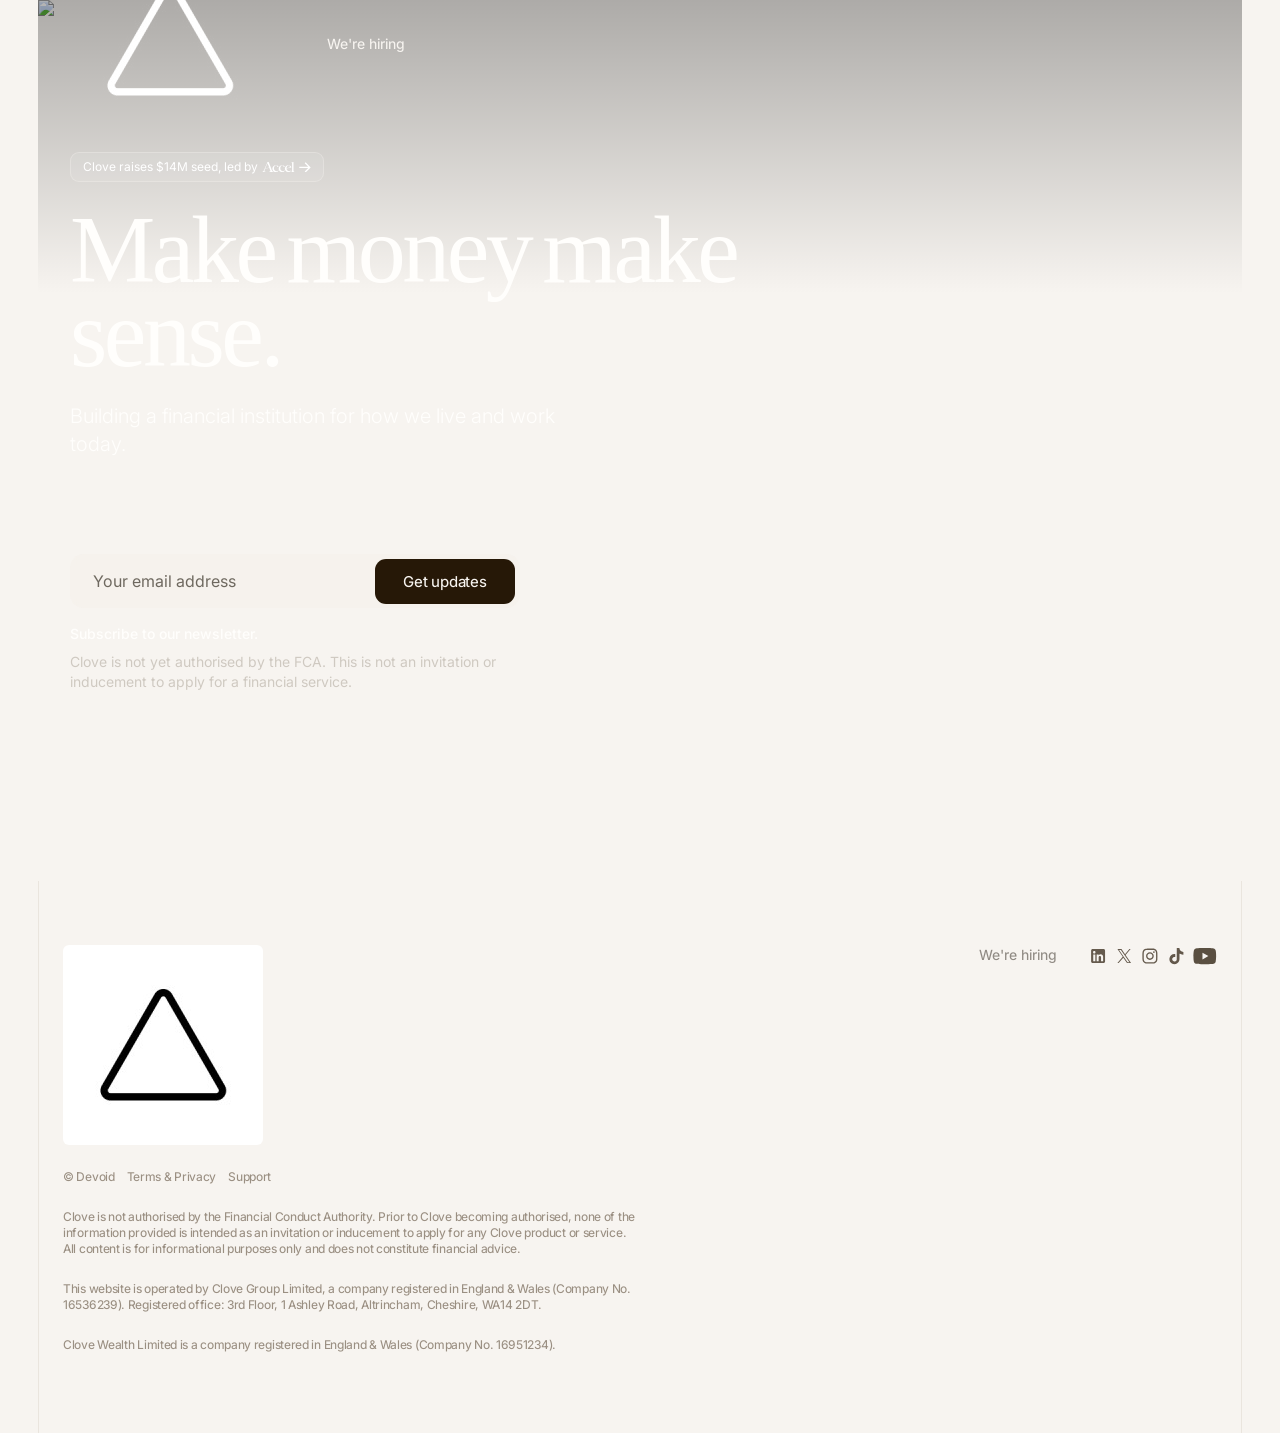
==== index.html @ 9f4b7d28 "first commit" ====
<!DOCTYPE html>
<html lang="en">

<head>
  <meta charset="UTF-8">
  <meta name="viewport"
    content="width=device-width, initial-scale=1.0, maximum-scale=1.0, user-scalable=no, viewport-fit=cover">
  <link rel="preconnect" href="https://fonts.googleapis.com">
  <link rel="preconnect" href="https://fonts.gstatic.com" crossorigin="anonymous">
  <link href="https://fonts.googleapis.com/css2?family=Inter:wght@300;400;500;600;700&display=swap" rel="stylesheet">
  <link rel="stylesheet" href="./styles.css">
  <meta name="theme-color" content="#f7f4f0">
  <title>Devoid</title>
  <meta name="description" content="Building a financial institution for how we live and work today.">
  <meta property="og:title" content="Devoid">
  <meta property="og:description" content="Building a financial institution for how we live and work today.">
  <meta property="og:type" content="website">
  <meta name="twitter:card" content="summary_large_image">
  <meta name="twitter:title" content="Devoid">
  <meta name="twitter:description" content="Building a financial institution for how we live and work today.">
</head>

<body
  class="inter_5972bc34-module__OU16Qa__className martinaplantjin_e395065c-module__V_tPSa__variable bg-off-white font-sans antialiased">
  <div class="flex min-h-screen flex-col items-center bg-off-white text-off-black">

    <!-- Hero Section -->
    <div
      class="relative box-border flex min-h-screen w-full flex-col max-w-[1204px] 2xl:max-w-[1440px] md:h-[881px] md:min-h-auto lg:max-h-svh">

      <!-- Background Image -->
      <div class="absolute h-full w-full overflow-hidden transition-opacity duration-400 opacity-100">
        <img alt="bg"
          class="pointer-events-none absolute h-full w-full select-none object-cover transition-transform duration-1000"
          src="./Gemini_Generated_Image_5pi4k95pi4k95pi4.png"
          style="position: absolute; height: 100%; width: 100%; inset: 0px; color: transparent;">
        <div class="absolute top-0 h-1/3 w-full bg-gradient-to-b from-black/30 via-75% to-transparent"></div>
      </div>

      <!-- Hero Content -->
      <div
        class="relative flex h-full grow flex-col items-center justify-center gap-12 overflow-hidden px-4 sm:gap-16 sm:px-8">

        <!-- Navigation -->
        <div class="w-full" style="opacity: 1; transform: none;">
          <div
            class="z-10 mx-auto flex w-full max-w-[1172px] flex-row items-center gap-8 font-[450] text-off-white px-3 lg:h-[88px] xl:p-0 pt-4">

            <!-- Logo -->
            <a class="-mt-2" href="/">
              <img src="./devoid_pro_logo.jpg" alt="Devoid"
                class="inline-block mr-[25px] h-9 w-9 rounded-sm"
                style="mix-blend-mode: screen;">
            </a>

            <!-- Desktop: We're hiring link -->
            <a class="group relative hidden items-center gap-1 rounded-md text-center text-sm transition-opacity hover:opacity-70 active:opacity-100 lg:flex"
              href="https://www.clove.com/careers">
              We're hiring
              <svg viewBox="0 0 10 9"
                class="inline-block fill-current size-2.5 opacity-0 transition-opacity group-hover:opacity-100"
                preserveAspectRatio="xMidYMid meet" aria-hidden="true" xmlns="http://www.w3.org/2000/svg">
                <path
                  d="M5.52614 8.72409L4.75519 7.96238L7.66357 5.05399H0.249512V3.94604H7.66357L4.75519 1.04689L5.52614 0.27594L9.75022 4.50002L5.52614 8.72409Z">
                </path>
              </svg>
            </a>

            <!-- Mobile: Hamburger menu button -->
            <button
              class="inline-flex items-center justify-center gap-1 text-[15px] cursor-pointer font-inter font-[450] leading-[11px] tracking-[-0.2px] transition-all duration-300 focus-visible:outline-none focus-visible:ring-2 focus-visible:ring-ring focus-visible:ring-offset-2 disabled:pointer-events-none disabled:opacity-50 hover:bg-off-black/5 h-12 w-12 rounded-full -mr-3 ml-auto lg:hidden text-off-white"
              type="button" aria-label="Open mobile menu">
              <svg viewBox="0 0 24 24" class="inline-block fill-current size-6" preserveAspectRatio="xMidYMid meet"
                aria-hidden="true" xmlns="http://www.w3.org/2000/svg">
                <path
                  d="M22.5 15H1.5C1.22386 15 1 15.2239 1 15.5V16.5C1 16.7761 1.22386 17 1.5 17H22.5C22.7761 17 23 16.7761 23 16.5V15.5C23 15.2239 22.7761 15 22.5 15Z">
                </path>
                <path
                  d="M22.5 7H1.5C1.22386 7 1 7.22386 1 7.5V8.5C1 8.77614 1.22386 9 1.5 9H22.5C22.7761 9 23 8.77614 23 8.5V7.5C23 7.22386 22.7761 7 22.5 7Z">
                </path>
              </svg>
            </button>

          </div>
        </div>

        <!-- Hero Text + Form -->
        <div
          class="flex h-full min-h-0 w-full max-w-[1172px] grow flex-col items-center lg:items-start lg:justify-start gap-28 sm:gap-24">

          <div class="flex flex-col items-center gap-8 lg:items-start" style="opacity: 1; height: auto;">

            <!-- Fundraise badge -->
            <div class="flex justify-center lg:justify-start" style="opacity: 1; transform: none;">
              <a class="inline-flex items-center gap-1 rounded-[9px] bg-[#FFFEFC17] px-3 py-px font-450 text-xs transition-all duration-300 ease-in-out hover:backdrop-blur-sm border border-[#F7F4F04D] text-white"
                href="https://www.clove.com/blog/fundraise">
                <span class="leading-[26px]">Clove raises $14M seed, led by </span>
                <svg viewBox="0 0 39 13"
                  class="inline-block fill-current h-[0.6875rem] w-auto -translate-y-[0.03125rem]"
                  preserveAspectRatio="xMidYMid meet" aria-hidden="true" xmlns="http://www.w3.org/2000/svg">
                  <g clip-path="url(#clip0_20004_486)">
                    <path
                      d="M29.8288 10.3951C29.5863 10.1126 29.3842 9.76948 29.2629 9.40623L29.2225 9.30533L29.182 9.20442L29.1618 9.14388L29.1214 9.0228L29.1012 8.94207C29.081 8.88153 29.081 8.80081 29.0608 8.72008C29.0608 8.6999 29.0608 8.65954 29.0405 8.63936L29.0203 8.4981C29.0203 8.47791 29.0203 8.43755 29.0203 8.41737L29.0001 8.31647L34.6597 6.94417C34.6193 6.66164 34.5384 6.35893 34.3969 6.11676C34.1948 5.6526 33.8512 5.26917 33.4065 5.00682C32.9214 4.70411 32.3959 4.5023 31.8299 4.44176L31.7288 4.42158C31.3852 4.38121 31.0618 4.38121 30.7182 4.42158C29.8288 4.52248 29.0001 4.90591 28.3331 5.51134C27.6863 6.09658 27.2416 6.88363 27.1001 7.75141V7.79177C27.0799 7.85231 27.0799 7.89267 27.0799 7.97339C27.0799 8.05412 27.0799 8.03394 27.0597 8.0743C27.0597 8.11466 27.0597 8.13484 27.0597 8.1752C27.0597 8.23574 27.0597 8.27611 27.0597 8.33665V8.599C27.0799 9.06316 27.181 9.52731 27.3427 9.95111C28.0905 11.4647 29.5661 12.4535 31.2235 12.4535C31.9108 12.4737 32.5778 12.3123 33.2044 12.0096C33.8108 11.7068 34.3363 11.2629 34.7203 10.718L34.6193 10.4758C34.215 11.2427 31.4459 12.1912 29.8288 10.3951ZM32.3959 7.04508L29.0203 7.85231C29.0203 7.75141 29.0203 7.6505 29.0405 7.5496V7.52942C29.0405 7.48905 29.0405 7.46887 29.0405 7.42851L29.0608 7.28725C29.1012 7.08544 29.1416 6.86345 29.2022 6.66164C29.3235 6.27821 29.4852 5.93513 29.7278 5.61224C29.9299 5.30953 30.2129 5.06736 30.5161 4.88573C30.8193 4.70411 31.1427 4.62338 31.5065 4.62338C31.9916 4.62338 32.3352 4.76465 32.5576 5.027C32.6384 5.1279 32.6991 5.22881 32.7597 5.32971C32.982 5.91495 32.9618 6.86345 32.3959 7.04508Z">
                    </path>
                    <path
                      d="M19.722 10.4756C19.3177 11.2425 16.5688 12.191 14.9315 10.3949C14.6688 10.0922 14.4666 9.72895 14.3454 9.32534C14.2039 8.88136 14.1432 8.4172 14.1432 7.95304C14.1432 7.50906 14.2039 7.08527 14.3252 6.66147C14.4464 6.27804 14.6081 5.93496 14.8507 5.61207C15.0528 5.32954 15.3156 5.06719 15.6188 4.88556C15.922 4.70393 16.2454 4.62321 16.6092 4.62321C17.0943 4.62321 17.4379 4.76448 17.6603 5.02683C17.8826 5.30936 18.0039 5.67261 18.0039 6.05605C18.0039 6.25786 17.9837 6.43948 17.923 6.62111L19.6411 6.21749C19.0145 4.60303 16.9528 4.38104 16.5688 4.38104C13.2943 4.3205 11.4954 7.40816 12.5464 9.91058C13.1932 11.4241 14.689 12.413 16.3464 12.4332C17.0337 12.4534 17.7007 12.2919 18.3273 11.9892C18.9337 11.6865 19.4592 11.2425 19.8432 10.6976L19.722 10.4756Z">
                    </path>
                    <path
                      d="M27.1809 10.4754C26.7767 11.2423 24.0278 12.1908 22.3905 10.3947C22.1278 10.092 21.9256 9.72872 21.8043 9.34529C21.6629 8.90131 21.6022 8.43715 21.6022 7.97299C21.6022 7.52901 21.6629 7.10522 21.7841 6.68142C21.9054 6.29799 22.0671 5.95491 22.3097 5.63202C22.5118 5.32931 22.7746 5.08714 23.0778 4.90551C23.3809 4.72389 23.7043 4.64316 24.0682 4.64316C24.5533 4.64316 24.8969 4.78443 25.1192 5.04678C25.3618 5.32931 25.4831 5.69256 25.4629 6.076C25.4629 6.27781 25.4426 6.45943 25.382 6.64106L27.1001 6.23744C26.4735 4.62298 24.4118 4.40099 24.0278 4.40099C20.7533 4.34045 18.9544 7.42811 20.0054 9.93053C20.6522 11.4441 22.148 12.4329 23.7852 12.4531C24.4724 12.4733 25.1395 12.3119 25.7661 12.0092C26.3724 11.7064 26.898 11.2625 27.282 10.7176L27.1809 10.4754Z">
                    </path>
                    <path
                      d="M37.186 10.839V0.546768L34.7604 1.13201H34.7402V1.354C34.8211 1.354 35.569 1.55581 35.569 2.06033V10.7986C35.569 11.9086 34.7807 12.0498 34.2551 12.0902V12.2718H38.4998V12.0902C37.9743 12.07 37.2062 11.9086 37.186 10.839Z">
                    </path>
                    <path
                      d="M7.87766 0.546669L5.47234 1.13191H5.45213V1.31354C5.53298 1.31354 6.24043 1.55571 6.05851 2.01987C5.14894 4.03795 2.19787 10.7581 2.03617 11.0609C1.53085 12.0699 0.803191 12.0699 0.5 12.1103V12.2919H4.25957V12.1103C4.25957 12.1103 2.82447 12.1304 2.82447 11.3838C2.82447 10.9398 3.55213 9.16387 3.75426 8.65935L8.64574 7.46868C8.66596 7.50904 9.97979 10.6774 9.97979 11.3636C9.97979 12.0901 8.80745 12.1103 8.76702 12.1103V12.2919H13.6787V12.1103C12.9713 12.1304 12.3245 11.7066 12.0213 11.0609C11.9 10.7581 7.87766 0.546669 7.87766 0.546669ZM8.50425 7.04488L3.9766 8.15483C3.99681 8.09428 6.46277 2.34276 6.5234 2.20149C6.62447 2.42348 8.50425 7.04488 8.50425 7.04488Z">
                    </path>
                  </g>
                  <defs>
                    <clipPath id="clip0_20004_486">
                      <rect width="38" height="11.9067" transform="translate(0.5 0.546669)"></rect>
                    </clipPath>
                  </defs>
                </svg>
                <svg viewBox="0 0 10 9" class="inline-block fill-current w-3" preserveAspectRatio="xMidYMid meet"
                  aria-hidden="true" xmlns="http://www.w3.org/2000/svg">
                  <path
                    d="M5.52614 8.72409L4.75519 7.96238L7.66357 5.05399H0.249512V3.94604H7.66357L4.75519 1.04689L5.52614 0.27594L9.75022 4.50002L5.52614 8.72409Z">
                  </path>
                </svg>
              </a>
            </div>

            <!-- Heading -->
            <h1
              class="flex flex-wrap justify-center gap-3 font-light font-serif text-6xl text-c-50 leading-[75%] tracking-[-3.5px] antialiased sm:max-w-[696px] sm:text-8xl lg:justify-start">
              <span>Make</span><span>money</span><span>make</span><span>sense.</span>
            </h1>

            <!-- Subheading -->
            <p
              class="flex w-full items-center text-center font-light text-c-50 text-xl sm:max-w-[400px] lg:max-w-[500px] lg:text-left">
              Building a financial institution for how we live and work today.
            </p>

          </div>

          <!-- Email subscription form -->
          <div class="flex h-full w-full max-w-[450px] flex-col gap-4" style="opacity: 1; transform: none;">
            <form
              class="flex rounded-[14px] bg-[#F5F1EC]/70 p-[5px] font-inter backdrop-blur-xs mx-4 flex-col gap-6 sm:mx-0 sm:h-[54px] sm:w-full sm:flex-row sm:items-center sm:gap-0 lg:max-w-[5000px]">
              <input required
                class="min-w-0 appearance-none placeholder-[#140E00]/60 outline-none disabled:opacity-50 sm:flex-1 pt-3 pl-2 sm:pt-0 sm:pl-[18px]"
                placeholder="Your email address" type="email" value="">
              <button
                class="inline-flex items-center justify-center gap-1 rounded-[11px] text-[15px] cursor-pointer font-inter font-[450] leading-[11px] tracking-[-0.2px] transition-all duration-300 focus-visible:outline-none focus-visible:ring-2 focus-visible:ring-ring focus-visible:ring-offset-2 disabled:pointer-events-none disabled:opacity-50 bg-c-800 text-c-100 hover:bg-c-800/90 px-6 py-[17px] h-[45px] shrink-0 sm:flex sm:w-[140px]"
                type="submit">Get updates</button>
            </form>
            <div class="flex flex-col gap-2 text-center lg:text-left">
              <span class="font-medium text-c-50 text-sm">Subscribe to our newsletter.</span>
              <span class="text-c-400 text-xs sm:text-sm">Clove is not yet authorised by the FCA. This is not an
                invitation or inducement to apply for a financial service.</span>
            </div>
          </div>

        </div>
      </div>
    </div>

    <!-- Footer -->
    <div class="relative flex h-full w-full max-w-[1204px] grow flex-col 2xl:max-w-[1440px]">
      <div
        class="relative flex h-full grow flex-col overflow-hidden px-4 text-center lg:flex-row lg:px-6 lg:text-left border-c-300 border-r border-l">

        <!-- Footer Left Column -->
        <div class="flex w-full flex-1 flex-col gap-16 pt-16 pb-20 lg:gap-6">

          <!-- Logo + Mobile Nav -->
          <div class="flex flex-col items-center gap-8 lg:flex-row">
            <img src="./devoid_pro_logo.jpg" alt="Devoid"
              class="inline-block h-9 w-9 rounded-sm"
              style="filter: invert(1);">

            <!-- Mobile-only nav links + social icons -->
            <div class="flex flex-col gap-8 lg:hidden">
              <p class="text-center font-[450] text-base text-c-900 opacity-45 lg:text-sm">
                <a class="rounded-md text-center transition-opacity hover:opacity-75"
                  href="https://www.clove.com/careers">We're hiring</a>
              </p>
              <span class="font-[450] text-c-900 opacity-45 lg:hidden">
                <a href="https://www.clove.com/terms">Terms</a> &amp; <a
                  href="https://www.clove.com/privacy">Privacy</a>
              </span>
              <span class="font-[450] text-c-900 opacity-45 lg:hidden">
                <a href="https://www.clove.com/support">Support</a>
              </span>
              <div class="flex items-center justify-center gap-4 font-[450] text-c-900 text-sm lg:text-right">
                <div class="flex items-center gap-2">
                  <a target="_blank" rel="noopener noreferrer" class="transition-opacity hover:opacity-75"
                    aria-label="LinkedIn" href="https://www.linkedin.com/company/clovefi">
                    <img alt="LinkedIn" loading="lazy" width="24" height="24" decoding="async"
                      class="inline-block size-6 lg:size-[18px]"
                      src="./Clove • Make money make sense._files/linkedin.svg" style="color: transparent;">
                  </a>
                  <a target="_blank" rel="noopener noreferrer" class="transition-opacity hover:opacity-75"
                    aria-label="X (Twitter)" href="https://x.com/clovefi">
                    <img alt="X (Twitter)" loading="lazy" width="24" height="24" decoding="async"
                      class="inline-block size-6 lg:size-[18px]" src="./Clove • Make money make sense._files/x.svg"
                      style="color: transparent;">
                  </a>
                  <a target="_blank" rel="noopener noreferrer" class="transition-opacity hover:opacity-75"
                    aria-label="Instagram" href="https://www.instagram.com/clovefinance/">
                    <img alt="Instagram" loading="lazy" width="24" height="24" decoding="async"
                      class="inline-block size-6 lg:size-[18px]" src="./Clove • Make money make sense._files/insta.svg"
                      style="color: transparent;">
                  </a>
                  <a target="_blank" rel="noopener noreferrer" class="transition-opacity hover:opacity-75"
                    aria-label="TikTok" href="https://www.tiktok.com/@clovefi">
                    <img alt="TikTok" loading="lazy" width="24" height="24" decoding="async"
                      class="inline-block size-6 lg:size-[18px]" src="./Clove • Make money make sense._files/tiktok.svg"
                      style="color: transparent;">
                  </a>
                  <a target="_blank" rel="noopener noreferrer"
                    class="cursor-pointer transition-opacity hover:opacity-75" href="https://www.youtube.com/@clovefi">
                    <img alt="YouTube" loading="lazy" width="24" height="48" decoding="async"
                      class="inline-block opacity-75" src="./Clove • Make money make sense._files/youtube.svg"
                      style="color: transparent;">
                  </a>
                </div>
              </div>
            </div>
          </div>

          <!-- Legal text -->
          <div class="flex flex-col gap-6 text-left font-[450] text-c-500 text-xs tracking-tight">
            <div class="flex flex-row gap-3">
              <span>© Devoid</span>
              <span class="hidden lg:inline-block">
                <a class="transition-opacity hover:opacity-75" href="https://www.clove.com/terms">Terms</a> &amp; <a
                  class="transition-opacity hover:opacity-75" href="https://www.clove.com/privacy">Privacy</a>
              </span>
              <span class="hidden lg:inline-block">
                <a class="transition-opacity hover:opacity-75" href="https://www.clove.com/support">Support</a>
              </span>
            </div>
            <span>Clove is not authorised by the Financial Conduct Authority. Prior to Clove becoming authorised, none
              of the information provided is intended as an invitation or inducement to apply for any Clove product or
              service. All content is for informational purposes only and does not constitute financial advice.</span>
            <span>This website is operated by Clove Group Limited, a company registered in England &amp; Wales (Company
              No. 16536239). Registered office: 3rd Floor, 1 Ashley Road, Altrincham, Cheshire, WA14 2DT.</span>
            <span>Clove Wealth Limited is a company registered in England &amp; Wales (Company No. 16951234).</span>
          </div>
        </div>

        <!-- Footer Right Column (desktop only) -->
        <div class="hidden w-full flex-1 items-start justify-end gap-8 pt-16 pb-20 lg:flex">
          <p class="text-center font-[450] text-base text-c-900 opacity-45 lg:text-sm">
            <a class="rounded-md text-center transition-opacity hover:opacity-75"
              href="https://www.clove.com/careers">We're hiring</a>
          </p>
          <div class="flex items-center justify-center gap-4 font-[450] text-c-900 text-sm lg:text-right">
            <div class="flex items-center gap-2">
              <a target="_blank" rel="noopener noreferrer" class="transition-opacity hover:opacity-75"
                aria-label="LinkedIn" href="https://www.linkedin.com/company/clovefi">
                <img alt="LinkedIn" loading="lazy" width="24" height="24" decoding="async"
                  class="inline-block size-6 lg:size-[18px]" src="./Clove • Make money make sense._files/linkedin.svg"
                  style="color: transparent;">
              </a>
              <a target="_blank" rel="noopener noreferrer" class="transition-opacity hover:opacity-75"
                aria-label="X (Twitter)" href="https://x.com/clovefi">
                <img alt="X (Twitter)" loading="lazy" width="24" height="24" decoding="async"
                  class="inline-block size-6 lg:size-[18px]" src="./Clove • Make money make sense._files/x.svg"
                  style="color: transparent;">
              </a>
              <a target="_blank" rel="noopener noreferrer" class="transition-opacity hover:opacity-75"
                aria-label="Instagram" href="https://www.instagram.com/clovefinance/">
                <img alt="Instagram" loading="lazy" width="24" height="24" decoding="async"
                  class="inline-block size-6 lg:size-[18px]" src="./Clove • Make money make sense._files/insta.svg"
                  style="color: transparent;">
              </a>
              <a target="_blank" rel="noopener noreferrer" class="transition-opacity hover:opacity-75"
                aria-label="TikTok" href="https://www.tiktok.com/@clovefi">
                <img alt="TikTok" loading="lazy" width="24" height="24" decoding="async"
                  class="inline-block size-6 lg:size-[18px]" src="./Clove • Make money make sense._files/tiktok.svg"
                  style="color: transparent;">
              </a>
              <a target="_blank" rel="noopener noreferrer" class="cursor-pointer transition-opacity hover:opacity-75"
                href="https://www.youtube.com/@clovefi">
                <img alt="YouTube" loading="lazy" width="24" height="48" decoding="async"
                  class="inline-block opacity-75" src="./Clove • Make money make sense._files/youtube.svg"
                  style="color: transparent;">
              </a>
            </div>
          </div>
        </div>

      </div>
    </div>
  </div>
</body>

</html>
---- styles.css ----
/* Marquee animation */
.rfm-marquee-container{overflow-x:hidden;display:flex;flex-direction:row;position:relative;width:var(--width);transform:var(--transform)}.rfm-marquee-container:hover div{animation-play-state:var(--pause-on-hover)}.rfm-marquee-container:active div{animation-play-state:var(--pause-on-click)}.rfm-overlay{position:absolute;width:100%;height:100%}.rfm-overlay::before,.rfm-overlay::after{background:linear-gradient(to right,var(--gradient-color),rgba(255,255,255,0));content:"";height:100%;position:absolute;width:var(--gradient-width);z-index:2;pointer-events:none;touch-action:none}.rfm-overlay::after{right:0;top:0;transform:rotateZ(180deg)}.rfm-overlay::before{left:0;top:0}.rfm-marquee{flex:0 0 auto;min-width:var(--min-width);z-index:1;display:flex;flex-direction:row;align-items:center;animation:scroll var(--duration) linear var(--delay) var(--iteration-count);animation-play-state:var(--play);animation-delay:var(--delay);animation-direction:var(--direction)}@keyframes scroll{0%{transform:translateX(0%)}100%{transform:translateX(-100%)}}.rfm-initial-child-container{flex:0 0 auto;display:flex;min-width:auto;flex-direction:row;align-items:center}.rfm-child{transform:var(--transform)}

@font-face{font-family:Inter;font-style:normal;font-weight:100 900;font-display:swap;src:url(../media/2c55a0e60120577a-s.2a48534a.woff2)format("woff2");unicode-range:U+460-52F,U+1C80-1C8A,U+20B4,U+2DE0-2DFF,U+A640-A69F,U+FE2E-FE2F}@font-face{font-family:Inter;font-style:normal;font-weight:100 900;font-display:swap;src:url(../media/9c72aa0f40e4eef8-s.18a48cbc.woff2)format("woff2");unicode-range:U+301,U+400-45F,U+490-491,U+4B0-4B1,U+2116}@font-face{font-family:Inter;font-style:normal;font-weight:100 900;font-display:swap;src:url(../media/ad66f9afd8947f86-s.7a40eb73.woff2)format("woff2");unicode-range:U+1F??}@font-face{font-family:Inter;font-style:normal;font-weight:100 900;font-display:swap;src:url(../media/5476f68d60460930-s.c995e352.woff2)format("woff2");unicode-range:U+370-377,U+37A-37F,U+384-38A,U+38C,U+38E-3A1,U+3A3-3FF}@font-face{font-family:Inter;font-style:normal;font-weight:100 900;font-display:swap;src:url(../media/2bbe8d2671613f1f-s.76dcb0b2.woff2)format("woff2");unicode-range:U+102-103,U+110-111,U+128-129,U+168-169,U+1A0-1A1,U+1AF-1B0,U+300-301,U+303-304,U+308-309,U+323,U+329,U+1EA0-1EF9,U+20AB}@font-face{font-family:Inter;font-style:normal;font-weight:100 900;font-display:swap;src:url(../media/1bffadaabf893a1e-s.7cd81963.woff2)format("woff2");unicode-range:U+100-2BA,U+2BD-2C5,U+2C7-2CC,U+2CE-2D7,U+2DD-2FF,U+304,U+308,U+329,U+1D00-1DBF,U+1E00-1E9F,U+1EF2-1EFF,U+2020,U+20A0-20AB,U+20AD-20C0,U+2113,U+2C60-2C7F,U+A720-A7FF}@font-face{font-family:Inter;font-style:normal;font-weight:100 900;font-display:swap;src:url(../media/83afe278b6a6bb3c-s.p.3a6ba036.woff2)format("woff2");unicode-range:U+??,U+131,U+152-153,U+2BB-2BC,U+2C6,U+2DA,U+2DC,U+304,U+308,U+329,U+2000-206F,U+20AC,U+2122,U+2191,U+2193,U+2212,U+2215,U+FEFF,U+FFFD}@font-face{font-family:Inter Fallback;src:local(Arial);ascent-override:90.44%;descent-override:22.52%;line-gap-override:0.0%;size-adjust:107.12%}.inter_5972bc34-module__OU16Qa__className{font-family:Inter,Inter Fallback;font-style:normal}
@font-face{font-family:martinaPlantjin;src:url(../media/martina_plantijn_regular-s.p.26c258a8.woff2)format("woff2");font-display:swap;font-weight:500}@font-face{font-family:martinaPlantjin;src:url(../media/martina_plantijn_light-s.p.b5a9d50d.woff2)format("woff2");font-display:swap;font-weight:300}@font-face{font-family:martinaPlantjin Fallback;src:local(Arial);ascent-override:121.11%;descent-override:43.93%;line-gap-override:0.0%;size-adjust:94.46%}.martinaplantjin_e395065c-module__V_tPSa__className{font-family:martinaPlantjin,martinaPlantjin Fallback}.martinaplantjin_e395065c-module__V_tPSa__variable{--font-martina-plantijn:"martinaPlantjin","martinaPlantjin Fallback"}
@layer properties{@supports (((-webkit-hyphens:none)) and (not (margin-trim:inline))) or ((-moz-orient:inline) and (not (color:rgb(from red r g b)))){*,:before,:after{--tw-translate-x:0;--tw-translate-y:0;--tw-translate-z:0;--tw-rotate-x:initial;--tw-rotate-y:initial;--tw-rotate-z:initial;--tw-skew-x:initial;--tw-skew-y:initial;--tw-border-style:solid;--tw-gradient-position:initial;--tw-gradient-from:transparent;--tw-gradient-via:transparent;--tw-gradient-to:transparent;--tw-gradient-stops:initial;--tw-gradient-via-stops:initial;--tw-gradient-from-position:0%;--tw-gradient-via-position:50%;--tw-gradient-to-position:100%;--tw-leading:initial;--tw-font-weight:initial;--tw-tracking:initial;--tw-shadow:0 0 transparent;--tw-shadow-color:initial;--tw-shadow-alpha:100%;--tw-inset-shadow:0 0 transparent;--tw-inset-shadow-color:initial;--tw-inset-shadow-alpha:100%;--tw-ring-color:initial;--tw-ring-shadow:0 0 transparent;--tw-inset-ring-color:initial;--tw-inset-ring-shadow:0 0 transparent;--tw-ring-inset:initial;--tw-ring-offset-width:0px;--tw-ring-offset-color:#fff;--tw-ring-offset-shadow:0 0 transparent;--tw-outline-style:solid;--tw-blur:initial;--tw-brightness:initial;--tw-contrast:initial;--tw-grayscale:initial;--tw-hue-rotate:initial;--tw-invert:initial;--tw-opacity:initial;--tw-saturate:initial;--tw-sepia:initial;--tw-drop-shadow:initial;--tw-drop-shadow-color:initial;--tw-drop-shadow-alpha:100%;--tw-drop-shadow-size:initial;--tw-backdrop-blur:initial;--tw-backdrop-brightness:initial;--tw-backdrop-contrast:initial;--tw-backdrop-grayscale:initial;--tw-backdrop-hue-rotate:initial;--tw-backdrop-invert:initial;--tw-backdrop-opacity:initial;--tw-backdrop-saturate:initial;--tw-backdrop-sepia:initial;--tw-duration:initial;--tw-ease:initial;--tw-space-x-reverse:0;--tw-animation-delay:0s;--tw-animation-direction:normal;--tw-animation-duration:initial;--tw-animation-fill-mode:none;--tw-animation-iteration-count:1;--tw-enter-blur:0;--tw-enter-opacity:1;--tw-enter-rotate:0;--tw-enter-scale:1;--tw-enter-translate-x:0;--tw-enter-translate-y:0;--tw-exit-blur:0;--tw-exit-opacity:1;--tw-exit-rotate:0;--tw-exit-scale:1;--tw-exit-translate-x:0;--tw-exit-translate-y:0}::backdrop{--tw-translate-x:0;--tw-translate-y:0;--tw-translate-z:0;--tw-rotate-x:initial;--tw-rotate-y:initial;--tw-rotate-z:initial;--tw-skew-x:initial;--tw-skew-y:initial;--tw-border-style:solid;--tw-gradient-position:initial;--tw-gradient-from:transparent;--tw-gradient-via:transparent;--tw-gradient-to:transparent;--tw-gradient-stops:initial;--tw-gradient-via-stops:initial;--tw-gradient-from-position:0%;--tw-gradient-via-position:50%;--tw-gradient-to-position:100%;--tw-leading:initial;--tw-font-weight:initial;--tw-tracking:initial;--tw-shadow:0 0 transparent;--tw-shadow-color:initial;--tw-shadow-alpha:100%;--tw-inset-shadow:0 0 transparent;--tw-inset-shadow-color:initial;--tw-inset-shadow-alpha:100%;--tw-ring-color:initial;--tw-ring-shadow:0 0 transparent;--tw-inset-ring-color:initial;--tw-inset-ring-shadow:0 0 transparent;--tw-ring-inset:initial;--tw-ring-offset-width:0px;--tw-ring-offset-color:#fff;--tw-ring-offset-shadow:0 0 transparent;--tw-outline-style:solid;--tw-blur:initial;--tw-brightness:initial;--tw-contrast:initial;--tw-grayscale:initial;--tw-hue-rotate:initial;--tw-invert:initial;--tw-opacity:initial;--tw-saturate:initial;--tw-sepia:initial;--tw-drop-shadow:initial;--tw-drop-shadow-color:initial;--tw-drop-shadow-alpha:100%;--tw-drop-shadow-size:initial;--tw-backdrop-blur:initial;--tw-backdrop-brightness:initial;--tw-backdrop-contrast:initial;--tw-backdrop-grayscale:initial;--tw-backdrop-hue-rotate:initial;--tw-backdrop-invert:initial;--tw-backdrop-opacity:initial;--tw-backdrop-saturate:initial;--tw-backdrop-sepia:initial;--tw-duration:initial;--tw-ease:initial;--tw-space-x-reverse:0;--tw-animation-delay:0s;--tw-animation-direction:normal;--tw-animation-duration:initial;--tw-animation-fill-mode:none;--tw-animation-iteration-count:1;--tw-enter-blur:0;--tw-enter-opacity:1;--tw-enter-rotate:0;--tw-enter-scale:1;--tw-enter-translate-x:0;--tw-enter-translate-y:0;--tw-exit-blur:0;--tw-exit-opacity:1;--tw-exit-rotate:0;--tw-exit-scale:1;--tw-exit-translate-x:0;--tw-exit-translate-y:0}}}@layer theme{:root,:host{--font-mono:ui-monospace,SFMono-Regular,Menlo,Monaco,Consolas,"Liberation Mono","Courier New",monospace;--color-black:#000;--color-white:#fff;--spacing:.25rem;--container-md:28rem;--container-xl:36rem;--text-xs:.75rem;--text-xs--line-height:calc(1/.75);--text-sm:.875rem;--text-sm--line-height:calc(1.25/.875);--text-base:1rem;--text-base--line-height:calc(1.5/1);--text-lg:1.125rem;--text-lg--line-height:calc(1.75/1.125);--text-xl:1.25rem;--text-xl--line-height:calc(1.75/1.25);--text-3xl:1.875rem;--text-3xl--line-height:calc(2.25/1.875);--text-4xl:2.25rem;--text-4xl--line-height:calc(2.5/2.25);--text-5xl:3rem;--text-5xl--line-height:1;--text-6xl:3.75rem;--text-6xl--line-height:1;--text-8xl:6rem;--text-8xl--line-height:1;--font-weight-light:300;--font-weight-medium:500;--font-weight-semibold:600;--tracking-tight:-.025em;--ease-in-out:cubic-bezier(.4,0,.2,1);--animate-pulse:pulse 2s cubic-bezier(.4,0,.6,1)infinite;--blur-xs:4px;--blur-sm:8px;--default-transition-duration:.15s;--default-transition-timing-function:cubic-bezier(.4,0,.2,1);--default-font-family:"Inter",var(--font-geist-sans),system-ui,sans-serif;--default-mono-font-family:var(--font-mono);--color-off-white:#f7f4f0;--color-off-black:#140e00;--color-c-900:#150d03;--color-c-800:#261807;--color-c-700:#655a4e;--color-c-500:#9a8f82;--color-c-400:#cfc9c1;--color-c-300:#eae5de;--color-c-200:#f2eee8;--color-c-100:#f7f4f0;--color-c-50:#fffefc}}@layer base{*,:after,:before{box-sizing:border-box;border:0 solid;margin:0;padding:0}::backdrop{box-sizing:border-box;border:0 solid;margin:0;padding:0}::-webkit-file-upload-button{box-sizing:border-box;border:0 solid;margin:0;padding:0}::file-selector-button{box-sizing:border-box;border:0 solid;margin:0;padding:0}html,:host{-webkit-text-size-adjust:100%;-moz-tab-size:4;tab-size:4;line-height:1.5;font-family:var(--default-font-family,ui-sans-serif,system-ui,sans-serif,"Apple Color Emoji","Segoe UI Emoji","Segoe UI Symbol","Noto Color Emoji");font-feature-settings:var(--default-font-feature-settings,normal);font-variation-settings:var(--default-font-variation-settings,normal);-webkit-tap-highlight-color:transparent}hr{height:0;color:inherit;border-top-width:1px}abbr:where([title]){-webkit-text-decoration:underline dotted;text-decoration:underline dotted}h1,h2,h3,h4,h5,h6{font-size:inherit;font-weight:inherit}a{color:inherit;-webkit-text-decoration:inherit;-webkit-text-decoration:inherit;-webkit-text-decoration:inherit;-webkit-text-decoration:inherit;text-decoration:inherit}b,strong{font-weight:bolder}code,kbd,samp,pre{font-family:var(--default-mono-font-family,ui-monospace,SFMono-Regular,Menlo,Monaco,Consolas,"Liberation Mono","Courier New",monospace);font-feature-settings:var(--default-mono-font-feature-settings,normal);font-variation-settings:var(--default-mono-font-variation-settings,normal);font-size:1em}small{font-size:80%}sub,sup{vertical-align:baseline;font-size:75%;line-height:0;position:relative}sub{bottom:-.25em}sup{top:-.5em}table{text-indent:0;border-color:inherit;border-collapse:collapse}:-moz-focusring{outline:auto}progress{vertical-align:baseline}summary{display:list-item}ol,ul,menu{list-style:none}img,svg,video,canvas,audio,iframe,embed,object{vertical-align:middle;display:block}img,video{max-width:100%;height:auto}button,input,select,optgroup,textarea{font:inherit;font-feature-settings:inherit;font-variation-settings:inherit;letter-spacing:inherit;color:inherit;opacity:1;background-color:transparent;border-radius:0}::-webkit-file-upload-button{font:inherit;font-feature-settings:inherit;font-variation-settings:inherit;letter-spacing:inherit;color:inherit;opacity:1;background-color:transparent;border-radius:0}::file-selector-button{font:inherit;font-feature-settings:inherit;font-variation-settings:inherit;letter-spacing:inherit;color:inherit;opacity:1;background-color:transparent;border-radius:0}:where(select:-webkit-any([multiple],[size])) optgroup{font-weight:bolder}:where(select:-moz-any([multiple],[size])) optgroup{font-weight:bolder}:where(select:is([multiple],[size])) optgroup{font-weight:bolder}:where(select:-webkit-any([multiple],[size])) optgroup option:not(:-webkit-any(:lang(ae),:lang(ar),:lang(arc),:lang(bcc),:lang(bqi),:lang(ckb),:lang(dv),:lang(fa),:lang(glk),:lang(he),:lang(ku),:lang(mzn),:lang(nqo),:lang(pnb),:lang(ps),:lang(sd),:lang(ug),:lang(ur),:lang(yi))){padding-left:20px}:where(select:-moz-any([multiple],[size])) optgroup option:not(:-moz-any(:lang(ae),:lang(ar),:lang(arc),:lang(bcc),:lang(bqi),:lang(ckb),:lang(dv),:lang(fa),:lang(glk),:lang(he),:lang(ku),:lang(mzn),:lang(nqo),:lang(pnb),:lang(ps),:lang(sd),:lang(ug),:lang(ur),:lang(yi))){padding-left:20px}:where(select:is([multiple],[size])) optgroup option:not(:is(:lang(ae),:lang(ar),:lang(arc),:lang(bcc),:lang(bqi),:lang(ckb),:lang(dv),:lang(fa),:lang(glk),:lang(he),:lang(ku),:lang(mzn),:lang(nqo),:lang(pnb),:lang(ps),:lang(sd),:lang(ug),:lang(ur),:lang(yi))){padding-left:20px}:where(select:-webkit-any([multiple],[size])) optgroup option:-webkit-any(:lang(ae),:lang(ar),:lang(arc),:lang(bcc),:lang(bqi),:lang(ckb),:lang(dv),:lang(fa),:lang(glk),:lang(he),:lang(ku),:lang(mzn),:lang(nqo),:lang(pnb),:lang(ps),:lang(sd),:lang(ug),:lang(ur),:lang(yi)){padding-right:20px}:where(select:-moz-any([multiple],[size])) optgroup option:-moz-any(:lang(ae),:lang(ar),:lang(arc),:lang(bcc),:lang(bqi),:lang(ckb),:lang(dv),:lang(fa),:lang(glk),:lang(he),:lang(ku),:lang(mzn),:lang(nqo),:lang(pnb),:lang(ps),:lang(sd),:lang(ug),:lang(ur),:lang(yi)){padding-right:20px}:where(select:is([multiple],[size])) optgroup option:is(:lang(ae),:lang(ar),:lang(arc),:lang(bcc),:lang(bqi),:lang(ckb),:lang(dv),:lang(fa),:lang(glk),:lang(he),:lang(ku),:lang(mzn),:lang(nqo),:lang(pnb),:lang(ps),:lang(sd),:lang(ug),:lang(ur),:lang(yi)){padding-right:20px}:not(:-webkit-any(:lang(ae),:lang(ar),:lang(arc),:lang(bcc),:lang(bqi),:lang(ckb),:lang(dv),:lang(fa),:lang(glk),:lang(he),:lang(ku),:lang(mzn),:lang(nqo),:lang(pnb),:lang(ps),:lang(sd),:lang(ug),:lang(ur),:lang(yi)))::-webkit-file-upload-button{margin-right:4px}:not(:-moz-any(:lang(ae),:lang(ar),:lang(arc),:lang(bcc),:lang(bqi),:lang(ckb),:lang(dv),:lang(fa),:lang(glk),:lang(he),:lang(ku),:lang(mzn),:lang(nqo),:lang(pnb),:lang(ps),:lang(sd),:lang(ug),:lang(ur),:lang(yi)))::file-selector-button{margin-right:4px}:not(:is(:lang(ae),:lang(ar),:lang(arc),:lang(bcc),:lang(bqi),:lang(ckb),:lang(dv),:lang(fa),:lang(glk),:lang(he),:lang(ku),:lang(mzn),:lang(nqo),:lang(pnb),:lang(ps),:lang(sd),:lang(ug),:lang(ur),:lang(yi)))::file-selector-button{margin-right:4px}:-webkit-any(:lang(ae),:lang(ar),:lang(arc),:lang(bcc),:lang(bqi),:lang(ckb),:lang(dv),:lang(fa),:lang(glk),:lang(he),:lang(ku),:lang(mzn),:lang(nqo),:lang(pnb),:lang(ps),:lang(sd),:lang(ug),:lang(ur),:lang(yi))::-webkit-file-upload-button{margin-left:4px}:-moz-any(:lang(ae),:lang(ar),:lang(arc),:lang(bcc),:lang(bqi),:lang(ckb),:lang(dv),:lang(fa),:lang(glk),:lang(he),:lang(ku),:lang(mzn),:lang(nqo),:lang(pnb),:lang(ps),:lang(sd),:lang(ug),:lang(ur),:lang(yi))::file-selector-button{margin-left:4px}:is(:lang(ae),:lang(ar),:lang(arc),:lang(bcc),:lang(bqi),:lang(ckb),:lang(dv),:lang(fa),:lang(glk),:lang(he),:lang(ku),:lang(mzn),:lang(nqo),:lang(pnb),:lang(ps),:lang(sd),:lang(ug),:lang(ur),:lang(yi))::file-selector-button{margin-left:4px}::placeholder{opacity:1}@supports (not ((-webkit-appearance:-apple-pay-button))) or (contain-intrinsic-size:1px){::placeholder{color:currentColor}@supports (color:color-mix(in lab, red, red)){::placeholder{color:color-mix(in oklab,currentcolor 50%,transparent)}}}textarea{resize:vertical}::-webkit-search-decoration{-webkit-appearance:none}::-webkit-date-and-time-value{min-height:1lh;text-align:inherit}::-webkit-datetime-edit{display:inline-flex}::-webkit-datetime-edit-fields-wrapper{padding:0}::-webkit-datetime-edit{padding-top:0;padding-bottom:0}::-webkit-datetime-edit-year-field{padding-top:0;padding-bottom:0}::-webkit-datetime-edit-month-field{padding-top:0;padding-bottom:0}::-webkit-datetime-edit-day-field{padding-top:0;padding-bottom:0}::-webkit-datetime-edit-hour-field{padding-top:0;padding-bottom:0}::-webkit-datetime-edit-minute-field{padding-top:0;padding-bottom:0}::-webkit-datetime-edit-second-field{padding-top:0;padding-bottom:0}::-webkit-datetime-edit-millisecond-field{padding-top:0;padding-bottom:0}::-webkit-datetime-edit-meridiem-field{padding-top:0;padding-bottom:0}::-webkit-calendar-picker-indicator{line-height:1}:-moz-ui-invalid{box-shadow:none}button{-webkit-appearance:button;-moz-appearance:button;appearance:button}input:where([type=button],[type=reset],[type=submit]){-webkit-appearance:button;-moz-appearance:button;appearance:button}::-webkit-file-upload-button{-webkit-appearance:button;-moz-appearance:button;appearance:button}::file-selector-button{-webkit-appearance:button;-moz-appearance:button;appearance:button}::-webkit-inner-spin-button{height:auto}::-webkit-outer-spin-button{height:auto}[hidden]:where(:not([hidden=until-found])){display:none!important}html{-webkit-overflow-scrolling:touch;-webkit-text-size-adjust:100%}body{overscroll-behavior:none;font-feature-settings:"liga";position:relative}@supports (-webkit-touch-callout:none){.safe-area-inset-top{padding-top:env(safe-area-inset-top)}.safe-area-inset-bottom{padding-bottom:env(safe-area-inset-bottom)}.safe-area-inset-left{padding-left:env(safe-area-inset-left)}.safe-area-inset-right{padding-right:env(safe-area-inset-right)}.pb-safe-area-inset-bottom{padding-bottom:max(16px,env(safe-area-inset-bottom))}.mobile-dialog-content{padding-bottom:max(20px,calc(env(safe-area-inset-bottom) + 4px))}}input,textarea,button{-webkit-appearance:none;-moz-appearance:none;appearance:none;font-size:max(16px,1rem)}*{-webkit-tap-highlight-color:transparent;touch-action:manipulation}@supports (-webkit-touch-callout:none){.mobile-full-height{height:100dvh}}*{border-color:var(--border);outline-color:var(--ring)}@supports (color:color-mix(in lab, red, red)){*{outline-color:color-mix(in oklab,var(--ring)50%,transparent)}}body{background-color:var(--background);color:var(--foreground)}}@layer components;@layer utilities{.pointer-events-none{pointer-events:none}.sr-only{clip:rect(0,0,0,0);white-space:nowrap;border-width:0;width:1px;height:1px;margin:-1px;padding:0;position:absolute;overflow:hidden}.absolute{position:absolute}.fixed{position:fixed}.relative{position:relative}.sticky{position:-webkit-sticky;position:sticky}.inset-0{inset:calc(var(--spacing)*0)}.-top-4{top:calc(var(--spacing)*-4)}.-top-12{top:calc(var(--spacing)*-12)}.top-0{top:calc(var(--spacing)*0)}.top-\[50\%\]{top:50%}.-right-12{right:calc(var(--spacing)*-12)}.right-0{right:calc(var(--spacing)*0)}.bottom-0{bottom:calc(var(--spacing)*0)}.left-0{left:calc(var(--spacing)*0)}.left-\[50\%\]{left:50%}.z-10{z-index:10}.z-20{z-index:20}.z-50{z-index:50}.col-span-2{grid-column:span 2/span 2}.col-span-3{grid-column:span 3/span 3}.-mx-2{margin-inline:calc(var(--spacing)*-2)}.mx-2{margin-inline:calc(var(--spacing)*2)}.mx-4{margin-inline:calc(var(--spacing)*4)}.mx-auto{margin-left:auto;margin-right:auto}.-mt-1{margin-top:calc(var(--spacing)*-1)}.-mt-2{margin-top:calc(var(--spacing)*-2)}.-mt-6{margin-top:calc(var(--spacing)*-6)}.-mt-12{margin-top:calc(var(--spacing)*-12)}.-mt-\[88px\]{margin-top:-88px}.-mr-3{margin-right:calc(var(--spacing)*-3)}.mr-\[25px\]{margin-right:25px}.-ml-1{margin-left:calc(var(--spacing)*-1)}.ml-auto{margin-left:auto}.box-border{box-sizing:border-box}.contents{display:contents}.flex{display:flex}.grid{display:grid}.hidden{display:none}.inline-block{display:inline-block}.inline-flex{display:inline-flex}.size-2\.5{width:calc(var(--spacing)*2.5);height:calc(var(--spacing)*2.5)}.size-5{width:calc(var(--spacing)*5);height:calc(var(--spacing)*5)}.size-6{width:calc(var(--spacing)*6);height:calc(var(--spacing)*6)}.size-\[26px\]{width:26px;height:26px}.h-1\/3{height:33.3333%}.h-2{height:calc(var(--spacing)*2)}.h-5{height:calc(var(--spacing)*5)}.h-6{height:calc(var(--spacing)*6)}.h-7{height:calc(var(--spacing)*7)}.h-12{height:calc(var(--spacing)*12)}.h-20{height:calc(var(--spacing)*20)}.h-\[0\.6875rem\]{height:.6875rem}.h-\[45px\]{height:45px}.h-\[130px\]{height:130px}.h-\[338px\]{height:338px}.h-full{height:100%}.h-screen{height:100vh}.min-h-0{min-height:calc(var(--spacing)*0)}.min-h-screen{min-height:100vh}.w-3{width:calc(var(--spacing)*3)}.w-5{width:calc(var(--spacing)*5)}.w-6{width:calc(var(--spacing)*6)}.w-12{width:calc(var(--spacing)*12)}.w-24{width:calc(var(--spacing)*24)}.w-\[92px\]{width:92px}.w-\[270px\]{width:270px}.w-\[293px\]{width:293px}.w-\[390px\]{width:390px}.w-\[550px\]{width:550px}.w-\[570px\]{width:570px}.w-auto{width:auto}.w-full{width:100%}.max-w-\[370px\]{max-width:370px}.max-w-\[450px\]{max-width:450px}.max-w-\[696px\]{max-width:696px}.max-w-\[1172px\]{max-width:1172px}.max-w-\[1204px\]{max-width:1204px}.max-w-md{max-width:var(--container-md)}.max-w-xl{max-width:var(--container-xl)}.min-w-0{min-width:calc(var(--spacing)*0)}.flex-1{flex:1}.flex-shrink-0,.shrink-0{flex-shrink:0}.grow{flex-grow:1}.translate-x-\[-50\%\]{--tw-translate-x:-50%;translate:var(--tw-translate-x)var(--tw-translate-y)}.-translate-y-\[0\.03125rem\]{--tw-translate-y:calc(.03125rem*-1);translate:var(--tw-translate-x)var(--tw-translate-y)}.translate-y-\[-50\%\]{--tw-translate-y:-50%;translate:var(--tw-translate-x)var(--tw-translate-y)}.transform{transform:var(--tw-rotate-x,)var(--tw-rotate-y,)var(--tw-rotate-z,)var(--tw-skew-x,)var(--tw-skew-y,)}.animate-pulse{animation:var(--animate-pulse)}.cursor-pointer{cursor:pointer}.appearance-none{-webkit-appearance:none;-moz-appearance:none;appearance:none}.grid-cols-1{grid-template-columns:repeat(1,minmax(0,1fr))}.grid-cols-6{grid-template-columns:repeat(6,minmax(0,1fr))}.flex-col{flex-direction:column}.flex-col-reverse{flex-direction:column-reverse}.flex-row{flex-direction:row}.flex-wrap{flex-wrap:wrap}.items-center{align-items:center}.items-start{align-items:flex-start}.justify-between{justify-content:space-between}.justify-center{justify-content:center}.justify-end{justify-content:flex-end}.gap-0\.5{gap:calc(var(--spacing)*.5)}.gap-1{gap:calc(var(--spacing)*1)}.gap-1\.5{gap:calc(var(--spacing)*1.5)}.gap-2{gap:calc(var(--spacing)*2)}.gap-3{gap:calc(var(--spacing)*3)}.gap-4{gap:calc(var(--spacing)*4)}.gap-5{gap:calc(var(--spacing)*5)}.gap-6{gap:calc(var(--spacing)*6)}.gap-7{gap:calc(var(--spacing)*7)}.gap-8{gap:calc(var(--spacing)*8)}.gap-10{gap:calc(var(--spacing)*10)}.gap-12{gap:calc(var(--spacing)*12)}.gap-16{gap:calc(var(--spacing)*16)}.gap-18{gap:calc(var(--spacing)*18)}.gap-20{gap:calc(var(--spacing)*20)}.gap-28{gap:calc(var(--spacing)*28)}.gap-40{gap:calc(var(--spacing)*40)}.gap-\[21px\]{gap:21px}.overflow-hidden{overflow:hidden}.rounded-\[9px\]{border-radius:9px}.rounded-\[11px\]{border-radius:11px}.rounded-\[14px\]{border-radius:14px}.rounded-full{border-radius:3.40282e38px}.rounded-lg{border-radius:var(--radius)}.rounded-md{border-radius:calc(var(--radius) - 2px)}.rounded-sm{border-radius:calc(var(--radius) - 4px)}.rounded-xl{border-radius:calc(var(--radius) + 4px)}.border{border-style:var(--tw-border-style);border-width:1px}.border-\[10px\]{border-style:var(--tw-border-style);border-width:10px}.border-t{border-top-style:var(--tw-border-style);border-top-width:1px}.border-r{border-right-style:var(--tw-border-style);border-right-width:1px}.border-b{border-bottom-style:var(--tw-border-style);border-bottom-width:1px}.border-l{border-left-style:var(--tw-border-style);border-left-width:1px}.border-solid{--tw-border-style:solid;border-style:solid}.border-\[\#F7F4F04D\]{border-color:rgba(247,244,240,.3)}.border-c-300{border-color:var(--color-c-300)}.bg-\[\#F2EEE8\]{background-color:#f2eee8}.bg-\[\#F5F1ECE0\]{background-color:rgba(245,241,236,.88)}.bg-\[\#F5F1EC\]\/70{background-color:rgba(245,241,236,.7);background-color:color(display-p3 .958024 .945624 .927545/.7);background-color:lab(95.3541% .74178 2.91916/.7)}.bg-\[\#FFFEFC17\]{background-color:rgba(255,254,252,.09)}.bg-background{background-color:var(--background)}.bg-c-100{background-color:var(--color-c-100)}.bg-c-200{background-color:var(--color-c-200)}.bg-c-800{background-color:var(--color-c-800)}.bg-c-800\/80{background-color:rgba(38,24,7,.8)}@supports (color:color-mix(in lab, red, red)){.bg-c-800\/80{background-color:color-mix(in oklab,var(--color-c-800)80%,transparent)}}.bg-off-black\/5{background-color:rgba(20,14,0,.05)}@supports (color:color-mix(in lab, red, red)){.bg-off-black\/5{background-color:color-mix(in oklab,var(--color-off-black)5%,transparent)}}.bg-off-white{background-color:var(--color-off-white)}.bg-gradient-to-b{--tw-gradient-position:to bottom in oklab;background-image:linear-gradient(var(--tw-gradient-stops))}.bg-gradient-to-l{--tw-gradient-position:to left in oklab;background-image:linear-gradient(var(--tw-gradient-stops))}.bg-gradient-to-r{--tw-gradient-position:to right in oklab;background-image:linear-gradient(var(--tw-gradient-stops))}.bg-gradient-to-t{--tw-gradient-position:to top in oklab;background-image:linear-gradient(var(--tw-gradient-stops))}.from-background{--tw-gradient-from:var(--background);--tw-gradient-stops:var(--tw-gradient-via-stops,var(--tw-gradient-position),var(--tw-gradient-from)var(--tw-gradient-from-position),var(--tw-gradient-to)var(--tw-gradient-to-position))}.from-black\/30{--tw-gradient-from:rgba(0,0,0,.3)}@supports (color:color-mix(in lab, red, red)){.from-black\/30{--tw-gradient-from:color-mix(in oklab,var(--color-black)30%,transparent)}}.from-black\/30{--tw-gradient-stops:var(--tw-gradient-via-stops,var(--tw-gradient-position),var(--tw-gradient-from)var(--tw-gradient-from-position),var(--tw-gradient-to)var(--tw-gradient-to-position))}.from-c-800{--tw-gradient-from:var(--color-c-800);--tw-gradient-stops:var(--tw-gradient-via-stops,var(--tw-gradient-position),var(--tw-gradient-from)var(--tw-gradient-from-position),var(--tw-gradient-to)var(--tw-gradient-to-position))}.via-75\%{--tw-gradient-via-position:75%}.to-c-800\/0{--tw-gradient-to:transparent}@supports (color:color-mix(in lab, red, red)){.to-c-800\/0{--tw-gradient-to:color-mix(in oklab,var(--color-c-800)0%,transparent)}}.to-c-800\/0{--tw-gradient-stops:var(--tw-gradient-via-stops,var(--tw-gradient-position),var(--tw-gradient-from)var(--tw-gradient-from-position),var(--tw-gradient-to)var(--tw-gradient-to-position))}.to-transparent{--tw-gradient-to:transparent;--tw-gradient-stops:var(--tw-gradient-via-stops,var(--tw-gradient-position),var(--tw-gradient-from)var(--tw-gradient-from-position),var(--tw-gradient-to)var(--tw-gradient-to-position))}.fill-current{fill:currentColor}.fill-none{fill:none}.fill-off-black{fill:var(--color-off-black)}.fill-off-white{fill:var(--color-off-white)}.object-contain{object-fit:contain}.object-cover{object-fit:cover}.p-5{padding:calc(var(--spacing)*5)}.p-6{padding:calc(var(--spacing)*6)}.p-\[5px\]{padding:5px}.p-\[11px\]{padding:11px}.px-3{padding-inline:calc(var(--spacing)*3)}.px-4{padding-inline:calc(var(--spacing)*4)}.px-5{padding-inline:calc(var(--spacing)*5)}.px-6{padding-inline:calc(var(--spacing)*6)}.px-7{padding-inline:calc(var(--spacing)*7)}.px-8{padding-inline:calc(var(--spacing)*8)}.px-\[18px\]{padding-left:18px;padding-right:18px}.px-\[19px\]{padding-left:19px;padding-right:19px}.py-1{padding-block:calc(var(--spacing)*1)}.py-3{padding-block:calc(var(--spacing)*3)}.py-4{padding-block:calc(var(--spacing)*4)}.py-5{padding-block:calc(var(--spacing)*5)}.py-10{padding-block:calc(var(--spacing)*10)}.py-20{padding-block:calc(var(--spacing)*20)}.py-\[15px\]{padding-top:15px;padding-bottom:15px}.py-\[17px\]{padding-top:17px;padding-bottom:17px}.py-px{padding-top:1px;padding-bottom:1px}.pt-3{padding-top:calc(var(--spacing)*3)}.pt-4{padding-top:calc(var(--spacing)*4)}.pt-16{padding-top:calc(var(--spacing)*16)}.pt-24{padding-top:calc(var(--spacing)*24)}.pt-\[50px\]{padding-top:50px}.pt-\[88px\]{padding-top:88px}.pb-6{padding-bottom:calc(var(--spacing)*6)}.pb-20{padding-bottom:calc(var(--spacing)*20)}.pb-36{padding-bottom:calc(var(--spacing)*36)}.pb-\[104px\]{padding-bottom:104px}.pl-2{padding-left:calc(var(--spacing)*2)}.text-center{text-align:center}.text-left{text-align:left}.text-right{text-align:right}.font-sans{font-family:"Inter",var(--font-geist-sans),system-ui,sans-serif}.font-serif{font-family:var(--font-martina-plantijn),Georgia,serif}.text-3xl{font-size:var(--text-3xl);line-height:var(--tw-leading,var(--text-3xl--line-height))}.text-4xl{font-size:var(--text-4xl);line-height:var(--tw-leading,var(--text-4xl--line-height))}.text-5xl{font-size:var(--text-5xl);line-height:var(--tw-leading,var(--text-5xl--line-height))}.text-6xl{font-size:var(--text-6xl);line-height:var(--tw-leading,var(--text-6xl--line-height))}.text-base{font-size:var(--text-base);line-height:var(--tw-leading,var(--text-base--line-height))}.text-lg{font-size:var(--text-lg);line-height:var(--tw-leading,var(--text-lg--line-height))}.text-sm{font-size:var(--text-sm);line-height:var(--tw-leading,var(--text-sm--line-height))}.text-xl{font-size:var(--text-xl);line-height:var(--tw-leading,var(--text-xl--line-height))}.text-xs{font-size:var(--text-xs);line-height:var(--tw-leading,var(--text-xs--line-height))}.text-\[15px\]{font-size:15px}.text-\[32px\]{font-size:32px}.leading-\[10px\]{--tw-leading:10px;line-height:10px}.leading-\[11px\]{--tw-leading:11px;line-height:11px}.leading-\[18px\]{--tw-leading:18px;line-height:18px}.leading-\[26px\]{--tw-leading:26px;line-height:26px}.leading-\[75\%\]{--tw-leading:75%;line-height:75%}.leading-\[92\%\]{--tw-leading:92%;line-height:92%}.leading-\[105\%\]{--tw-leading:105%;line-height:105%}.leading-\[120\%\]{--tw-leading:120%;line-height:120%}.leading-\[160\%\]{--tw-leading:160%;line-height:160%}.leading-none{--tw-leading:1;line-height:1}.font-\[450\]{--tw-font-weight:450;font-weight:450}.font-light{--tw-font-weight:var(--font-weight-light);font-weight:var(--font-weight-light)}.font-medium{--tw-font-weight:var(--font-weight-medium);font-weight:var(--font-weight-medium)}.font-semibold{--tw-font-weight:var(--font-weight-semibold);font-weight:var(--font-weight-semibold)}.tracking-\[-0\.1px\]{--tw-tracking:-.1px;letter-spacing:-.1px}.tracking-\[-0\.2px\]{--tw-tracking:-.2px;letter-spacing:-.2px}.tracking-\[-0\.4px\]{--tw-tracking:-.4px;letter-spacing:-.4px}.tracking-\[-1\.2px\]{--tw-tracking:-1.2px;letter-spacing:-1.2px}.tracking-\[-2px\]{--tw-tracking:-2px;letter-spacing:-2px}.tracking-\[-3\.5px\]{--tw-tracking:-3.5px;letter-spacing:-3.5px}.tracking-tight{--tw-tracking:var(--tracking-tight);letter-spacing:var(--tracking-tight)}.text-\[\#1B1E28\]{color:#1b1e28}.text-\[\#140E00\]\/60{color:rgba(20,14,0,.6);color:color(display-p3 .0746834 .0557978 .00565146/.6);color:lab(4.24961% .828549 6.33838/.6)}.text-\[\#D3CCB6\]{color:#d3ccb6}.text-\[\#E66100\]{color:#e66100}.text-c-50{color:var(--color-c-50)}.text-c-100{color:var(--color-c-100)}.text-c-400{color:var(--color-c-400)}.text-c-500{color:var(--color-c-500)}.text-c-700{color:var(--color-c-700)}.text-c-800{color:var(--color-c-800)}.text-c-900{color:var(--color-c-900)}.text-muted-foreground{color:var(--muted-foreground)}.text-off-black{color:var(--color-off-black)}.text-off-white{color:var(--color-off-white)}.text-white{color:var(--color-white)}.italic{font-style:italic}.underline{-webkit-text-decoration-line:underline;text-decoration-line:underline}.underline-offset-4{text-underline-offset:4px}.antialiased{-webkit-font-smoothing:antialiased;-moz-osx-font-smoothing:grayscale}.placeholder-\[\#140E00\]\/60::placeholder{color:rgba(20,14,0,.6);color:color(display-p3 .0746834 .0557978 .00565146/.6);color:lab(4.24961% .828549 6.33838/.6)}.opacity-0{opacity:0}.opacity-45{opacity:.45}.opacity-50{opacity:.5}.opacity-60{opacity:.6}.opacity-70{opacity:.7}.opacity-75{opacity:.75}.opacity-100{opacity:1}.mix-blend-exclusion{mix-blend-mode:exclusion}.shadow-lg{--tw-shadow:0 10px 15px -3px var(--tw-shadow-color,rgba(0,0,0,.1)),0 4px 6px -4px var(--tw-shadow-color,rgba(0,0,0,.1));box-shadow:var(--tw-inset-shadow),var(--tw-inset-ring-shadow),var(--tw-ring-offset-shadow),var(--tw-ring-shadow),var(--tw-shadow)}.ring-offset-background{--tw-ring-offset-color:var(--background)}.outline{outline-style:var(--tw-outline-style);outline-width:1px}.filter{filter:var(--tw-blur,)var(--tw-brightness,)var(--tw-contrast,)var(--tw-grayscale,)var(--tw-hue-rotate,)var(--tw-invert,)var(--tw-saturate,)var(--tw-sepia,)var(--tw-drop-shadow,)}.backdrop-blur-sm{--tw-backdrop-blur:blur(var(--blur-sm));-webkit-backdrop-filter:var(--tw-backdrop-blur,)var(--tw-backdrop-brightness,)var(--tw-backdrop-contrast,)var(--tw-backdrop-grayscale,)var(--tw-backdrop-hue-rotate,)var(--tw-backdrop-invert,)var(--tw-backdrop-opacity,)var(--tw-backdrop-saturate,)var(--tw-backdrop-sepia,);backdrop-filter:var(--tw-backdrop-blur,)var(--tw-backdrop-brightness,)var(--tw-backdrop-contrast,)var(--tw-backdrop-grayscale,)var(--tw-backdrop-hue-rotate,)var(--tw-backdrop-invert,)var(--tw-backdrop-opacity,)var(--tw-backdrop-saturate,)var(--tw-backdrop-sepia,)}.backdrop-blur-xs{--tw-backdrop-blur:blur(var(--blur-xs));-webkit-backdrop-filter:var(--tw-backdrop-blur,)var(--tw-backdrop-brightness,)var(--tw-backdrop-contrast,)var(--tw-backdrop-grayscale,)var(--tw-backdrop-hue-rotate,)var(--tw-backdrop-invert,)var(--tw-backdrop-opacity,)var(--tw-backdrop-saturate,)var(--tw-backdrop-sepia,);backdrop-filter:var(--tw-backdrop-blur,)var(--tw-backdrop-brightness,)var(--tw-backdrop-contrast,)var(--tw-backdrop-grayscale,)var(--tw-backdrop-hue-rotate,)var(--tw-backdrop-invert,)var(--tw-backdrop-opacity,)var(--tw-backdrop-saturate,)var(--tw-backdrop-sepia,)}.transition{transition-property:color,background-color,border-color,outline-color,-webkit-text-decoration-color,text-decoration-color,fill,stroke,--tw-gradient-from,--tw-gradient-via,--tw-gradient-to,opacity,box-shadow,transform,translate,scale,rotate,filter,-webkit-backdrop-filter,backdrop-filter,display,visibility,content-visibility,overlay,pointer-events;transition-timing-function:var(--tw-ease,var(--default-transition-timing-function));transition-duration:var(--tw-duration,var(--default-transition-duration))}.transition-all{transition-property:all;transition-timing-function:var(--tw-ease,var(--default-transition-timing-function));transition-duration:var(--tw-duration,var(--default-transition-duration))}.transition-colors{transition-property:color,background-color,border-color,outline-color,-webkit-text-decoration-color,text-decoration-color,fill,stroke,--tw-gradient-from,--tw-gradient-via,--tw-gradient-to;transition-timing-function:var(--tw-ease,var(--default-transition-timing-function));transition-duration:var(--tw-duration,var(--default-transition-duration))}.transition-opacity{transition-property:opacity;transition-timing-function:var(--tw-ease,var(--default-transition-timing-function));transition-duration:var(--tw-duration,var(--default-transition-duration))}.transition-transform{transition-property:transform,translate,scale,rotate;transition-timing-function:var(--tw-ease,var(--default-transition-timing-function));transition-duration:var(--tw-duration,var(--default-transition-duration))}.delay-100{transition-delay:.1s}.duration-200{--tw-duration:.2s;transition-duration:.2s}.duration-300{--tw-duration:.3s;transition-duration:.3s}.duration-400{--tw-duration:.4s;transition-duration:.4s}.duration-1000{--tw-duration:1s;transition-duration:1s}.ease-in-out{--tw-ease:var(--ease-in-out);transition-timing-function:var(--ease-in-out)}.delay-100{--tw-animation-delay:.1s;animation-delay:.1s}.outline-none{--tw-outline-style:none;outline-style:none}.select-none{-webkit-user-select:none;-moz-user-select:none;user-select:none}.\[--background\:var\(--color-c-300\)\]{--background:var(--color-c-300)}.\[border-image\:url\(\'\/images\/painted-borders\/painted_border-0\.png\'\)_40_round\]{border-image:url(/images/painted-borders/painted_border-0.png) 40 round}.\[border-image\:url\(\'\/images\/painted-borders\/painted_border-1\.png\'\)_40_round\]{border-image:url(/images/painted-borders/painted_border-1.png) 40 round}.\[border-image\:url\(\'\/images\/painted-borders\/painted_border-2\.png\'\)_40_round\]{border-image:url(/images/painted-borders/painted_border-2.png) 40 round}.\[border-image\:url\(\'\/images\/painted-borders\/painted_border-3\.png\'\)_40_round\]{border-image:url(/images/painted-borders/painted_border-3.png) 40 round}.\[border-image\:url\(\'\/images\/painted-borders\/painted_border-4\.png\'\)_40_round\]{border-image:url(/images/painted-borders/painted_border-4.png) 40 round}.\[border-image\:url\(\'\/images\/painted-borders\/painted_border-5\.png\'\)_40_round\]{border-image:url(/images/painted-borders/painted_border-5.png) 40 round}.\[border-image\:url\(\'\/images\/painted-borders\/painted_border-6\.png\'\)_40_round\]{border-image:url(/images/painted-borders/painted_border-6.png) 40 round}.\[border-image\:url\(\'\/images\/painted-borders\/painted_border-7\.png\'\)_40_round\]{border-image:url(/images/painted-borders/painted_border-7.png) 40 round}@media (hover:hover){.group-hover\:pl-4:is(:where(.group):hover *){padding-left:calc(var(--spacing)*4)}.group-hover\:opacity-100:is(:where(.group):hover *){opacity:1}.group-hover\:delay-0:is(:where(.group):hover *){transition-delay:0s}.group-hover\:duration-300:is(:where(.group):hover *){--tw-duration:.3s;transition-duration:.3s}.group-hover\:delay-0:is(:where(.group):hover *){--tw-animation-delay:0s;animation-delay:0s}.hover\:cursor-pointer:hover{cursor:pointer}.hover\:bg-c-100:hover{background-color:var(--color-c-100)}.hover\:bg-c-100\/90:hover{background-color:rgba(247,244,240,.9)}@supports (color:color-mix(in lab, red, red)){.hover\:bg-c-100\/90:hover{background-color:color-mix(in oklab,var(--color-c-100)90%,transparent)}}.hover\:bg-c-200:hover{background-color:var(--color-c-200)}.hover\:bg-c-800\/90:hover{background-color:rgba(38,24,7,.9)}@supports (color:color-mix(in lab, red, red)){.hover\:bg-c-800\/90:hover{background-color:color-mix(in oklab,var(--color-c-800)90%,transparent)}}.hover\:bg-off-black\/5:hover{background-color:rgba(20,14,0,.05)}@supports (color:color-mix(in lab, red, red)){.hover\:bg-off-black\/5:hover{background-color:color-mix(in oklab,var(--color-off-black)5%,transparent)}}.hover\:text-off-black\/70:hover{color:rgba(20,14,0,.7)}@supports (color:color-mix(in lab, red, red)){.hover\:text-off-black\/70:hover{color:color-mix(in oklab,var(--color-off-black)70%,transparent)}}.hover\:underline:hover{-webkit-text-decoration-line:underline;text-decoration-line:underline}.hover\:opacity-70:hover{opacity:.7}.hover\:opacity-75:hover{opacity:.75}.hover\:opacity-100:hover{opacity:1}.hover\:backdrop-blur-sm:hover{--tw-backdrop-blur:blur(var(--blur-sm));-webkit-backdrop-filter:var(--tw-backdrop-blur,)var(--tw-backdrop-brightness,)var(--tw-backdrop-contrast,)var(--tw-backdrop-grayscale,)var(--tw-backdrop-hue-rotate,)var(--tw-backdrop-invert,)var(--tw-backdrop-opacity,)var(--tw-backdrop-saturate,)var(--tw-backdrop-sepia,);backdrop-filter:var(--tw-backdrop-blur,)var(--tw-backdrop-brightness,)var(--tw-backdrop-contrast,)var(--tw-backdrop-grayscale,)var(--tw-backdrop-hue-rotate,)var(--tw-backdrop-invert,)var(--tw-backdrop-opacity,)var(--tw-backdrop-saturate,)var(--tw-backdrop-sepia,)}}.focus\:ring-2:focus{--tw-ring-shadow:var(--tw-ring-inset,)0 0 0 calc(2px + var(--tw-ring-offset-width))var(--tw-ring-color,currentcolor);box-shadow:var(--tw-inset-shadow),var(--tw-inset-ring-shadow),var(--tw-ring-offset-shadow),var(--tw-ring-shadow),var(--tw-shadow)}.focus\:ring-ring:focus{--tw-ring-color:var(--ring)}.focus\:ring-offset-2:focus{--tw-ring-offset-width:2px;--tw-ring-offset-shadow:var(--tw-ring-inset,)0 0 0 var(--tw-ring-offset-width)var(--tw-ring-offset-color)}.focus\:outline-none:focus{--tw-outline-style:none;outline-style:none}.focus-visible\:ring-2:focus-visible{--tw-ring-shadow:var(--tw-ring-inset,)0 0 0 calc(2px + var(--tw-ring-offset-width))var(--tw-ring-color,currentcolor);box-shadow:var(--tw-inset-shadow),var(--tw-inset-ring-shadow),var(--tw-ring-offset-shadow),var(--tw-ring-shadow),var(--tw-shadow)}.focus-visible\:ring-ring:focus-visible{--tw-ring-color:var(--ring)}.focus-visible\:ring-offset-2:focus-visible{--tw-ring-offset-width:2px;--tw-ring-offset-shadow:var(--tw-ring-inset,)0 0 0 var(--tw-ring-offset-width)var(--tw-ring-offset-color)}.focus-visible\:outline-none:focus-visible{--tw-outline-style:none;outline-style:none}.active\:opacity-100:active{opacity:1}.disabled\:pointer-events-none:disabled{pointer-events:none}.disabled\:opacity-50:disabled{opacity:.5}.data-\[state\=closed\]\:animate-out[data-state=closed]{animation:exit var(--tw-animation-duration,var(--tw-duration,.15s))var(--tw-ease,ease)var(--tw-animation-delay,0s)var(--tw-animation-iteration-count,1)var(--tw-animation-direction,normal)var(--tw-animation-fill-mode,none)}.data-\[state\=closed\]\:fade-out-0[data-state=closed]{--tw-exit-opacity:0}.data-\[state\=closed\]\:zoom-out-95[data-state=closed]{--tw-exit-scale:.95}.data-\[state\=open\]\:animate-in[data-state=open]{animation:enter var(--tw-animation-duration,var(--tw-duration,.15s))var(--tw-ease,ease)var(--tw-animation-delay,0s)var(--tw-animation-iteration-count,1)var(--tw-animation-direction,normal)var(--tw-animation-fill-mode,none)}.data-\[state\=open\]\:bg-accent[data-state=open]{background-color:var(--accent)}.data-\[state\=open\]\:text-muted-foreground[data-state=open]{color:var(--muted-foreground)}.data-\[state\=open\]\:fade-in-0[data-state=open]{--tw-enter-opacity:0}.data-\[state\=open\]\:zoom-in-95[data-state=open]{--tw-enter-scale:.95}@media (min-width:40rem){.sm\:col-span-2{grid-column:span 2/span 2}.sm\:mx-0{margin-inline:calc(var(--spacing)*0)}.sm\:block{display:block}.sm\:flex{display:flex}.sm\:h-\[54px\]{height:54px}.sm\:w-\[80px\]{width:80px}.sm\:w-\[140px\]{width:140px}.sm\:w-auto{width:auto}.sm\:w-full{width:100%}.sm\:max-w-\[400px\]{max-width:400px}.sm\:max-w-\[696px\]{max-width:696px}.sm\:max-w-\[903px\]{max-width:903px}.sm\:max-w-\[1204px\]{max-width:1204px}.sm\:max-w-\[1500px\]{max-width:1500px}.sm\:flex-1{flex:1}.sm\:flex-row{flex-direction:row}.sm\:items-center{align-items:center}.sm\:justify-end{justify-content:flex-end}.sm\:gap-0{gap:calc(var(--spacing)*0)}.sm\:gap-0\.5{gap:calc(var(--spacing)*.5)}.sm\:gap-16{gap:calc(var(--spacing)*16)}.sm\:gap-24{gap:calc(var(--spacing)*24)}:where(.sm\:space-x-2>:not(:last-child)){--tw-space-x-reverse:0}:where(.sm\:space-x-2>:not(:last-child)):not(:-webkit-any(:lang(ae),:lang(ar),:lang(arc),:lang(bcc),:lang(bqi),:lang(ckb),:lang(dv),:lang(fa),:lang(glk),:lang(he),:lang(ku),:lang(mzn),:lang(nqo),:lang(pnb),:lang(ps),:lang(sd),:lang(ug),:lang(ur),:lang(yi))){margin-left:calc(calc(var(--spacing)*2)*var(--tw-space-x-reverse));margin-right:calc(calc(var(--spacing)*2)*calc(1 - var(--tw-space-x-reverse)))}:where(.sm\:space-x-2>:not(:last-child)):not(:-moz-any(:lang(ae),:lang(ar),:lang(arc),:lang(bcc),:lang(bqi),:lang(ckb),:lang(dv),:lang(fa),:lang(glk),:lang(he),:lang(ku),:lang(mzn),:lang(nqo),:lang(pnb),:lang(ps),:lang(sd),:lang(ug),:lang(ur),:lang(yi))){margin-left:calc(calc(var(--spacing)*2)*var(--tw-space-x-reverse));margin-right:calc(calc(var(--spacing)*2)*calc(1 - var(--tw-space-x-reverse)))}:where(.sm\:space-x-2>:not(:last-child)):not(:is(:lang(ae),:lang(ar),:lang(arc),:lang(bcc),:lang(bqi),:lang(ckb),:lang(dv),:lang(fa),:lang(glk),:lang(he),:lang(ku),:lang(mzn),:lang(nqo),:lang(pnb),:lang(ps),:lang(sd),:lang(ug),:lang(ur),:lang(yi))){margin-left:calc(calc(var(--spacing)*2)*var(--tw-space-x-reverse));margin-right:calc(calc(var(--spacing)*2)*calc(1 - var(--tw-space-x-reverse)))}:where(.sm\:space-x-2>:not(:last-child)):-webkit-any(:lang(ae),:lang(ar),:lang(arc),:lang(bcc),:lang(bqi),:lang(ckb),:lang(dv),:lang(fa),:lang(glk),:lang(he),:lang(ku),:lang(mzn),:lang(nqo),:lang(pnb),:lang(ps),:lang(sd),:lang(ug),:lang(ur),:lang(yi)){margin-right:calc(calc(var(--spacing)*2)*var(--tw-space-x-reverse));margin-left:calc(calc(var(--spacing)*2)*calc(1 - var(--tw-space-x-reverse)))}:where(.sm\:space-x-2>:not(:last-child)):-moz-any(:lang(ae),:lang(ar),:lang(arc),:lang(bcc),:lang(bqi),:lang(ckb),:lang(dv),:lang(fa),:lang(glk),:lang(he),:lang(ku),:lang(mzn),:lang(nqo),:lang(pnb),:lang(ps),:lang(sd),:lang(ug),:lang(ur),:lang(yi)){margin-right:calc(calc(var(--spacing)*2)*var(--tw-space-x-reverse));margin-left:calc(calc(var(--spacing)*2)*calc(1 - var(--tw-space-x-reverse)))}:where(.sm\:space-x-2>:not(:last-child)):is(:lang(ae),:lang(ar),:lang(arc),:lang(bcc),:lang(bqi),:lang(ckb),:lang(dv),:lang(fa),:lang(glk),:lang(he),:lang(ku),:lang(mzn),:lang(nqo),:lang(pnb),:lang(ps),:lang(sd),:lang(ug),:lang(ur),:lang(yi)){margin-right:calc(calc(var(--spacing)*2)*var(--tw-space-x-reverse));margin-left:calc(calc(var(--spacing)*2)*calc(1 - var(--tw-space-x-reverse)))}.sm\:rounded-\[24px\]{border-radius:24px}.sm\:px-8{padding-inline:calc(var(--spacing)*8)}.sm\:py-0{padding-block:calc(var(--spacing)*0)}.sm\:pt-0{padding-top:calc(var(--spacing)*0)}.sm\:pl-\[18px\]{padding-left:18px}.sm\:text-left{text-align:left}.sm\:text-8xl{font-size:var(--text-8xl);line-height:var(--tw-leading,var(--text-8xl--line-height))}.sm\:text-sm{font-size:var(--text-sm);line-height:var(--tw-leading,var(--text-sm--line-height))}.sm\:\[border-image\:url\(\'\/images\/painted-borders\/painted_border_sm-0\.png\'\)_40_round\]{border-image:url(/images/painted-borders/painted_border_sm-0.png) 40 round}.sm\:\[border-image\:url\(\'\/images\/painted-borders\/painted_border_sm-1\.png\'\)_40_round\]{border-image:url(/images/painted-borders/painted_border_sm-1.png) 40 round}.sm\:\[border-image\:url\(\'\/images\/painted-borders\/painted_border_sm-2\.png\'\)_40_round\]{border-image:url(/images/painted-borders/painted_border_sm-2.png) 40 round}.sm\:\[border-image\:url\(\'\/images\/painted-borders\/painted_border_sm-3\.png\'\)_40_round\]{border-image:url(/images/painted-borders/painted_border_sm-3.png) 40 round}.sm\:\[border-image\:url\(\'\/images\/painted-borders\/painted_border_sm-4\.png\'\)_40_round\]{border-image:url(/images/painted-borders/painted_border_sm-4.png) 40 round}.sm\:\[border-image\:url\(\'\/images\/painted-borders\/painted_border_sm-5\.png\'\)_40_round\]{border-image:url(/images/painted-borders/painted_border_sm-5.png) 40 round}.sm\:\[border-image\:url\(\'\/images\/painted-borders\/painted_border_sm-6\.png\'\)_40_round\]{border-image:url(/images/painted-borders/painted_border_sm-6.png) 40 round}.sm\:\[border-image\:url\(\'\/images\/painted-borders\/painted_border_sm-7\.png\'\)_40_round\]{border-image:url(/images/painted-borders/painted_border_sm-7.png) 40 round}}@media (min-width:48rem){.md\:h-\[881px\]{height:881px}.md\:min-h-auto{min-height:auto}}@media (min-width:64rem){.lg\:-mx-40{margin-inline:calc(var(--spacing)*-40)}.lg\:-mt-\[88px\]{margin-top:-88px}.lg\:block{display:block}.lg\:flex{display:flex}.lg\:hidden{display:none}.lg\:inline-block{display:inline-block}.lg\:size-\[18px\]{width:18px;height:18px}.lg\:h-\[88px\]{height:88px}.lg\:max-h-svh{max-height:100svh}.lg\:max-w-\[500px\]{max-width:500px}.lg\:max-w-\[1204px\]{max-width:1204px}.lg\:max-w-\[5000px\]{max-width:5000px}.lg\:flex-row{flex-direction:row}.lg\:items-center{align-items:center}.lg\:items-start{align-items:flex-start}.lg\:justify-start{justify-content:flex-start}.lg\:gap-6{gap:calc(var(--spacing)*6)}.lg\:gap-\[56px\]{gap:56px}.lg\:border-\[20px\]{border-style:var(--tw-border-style);border-width:20px}.lg\:border-r{border-right-style:var(--tw-border-style);border-right-width:1px}.lg\:border-l{border-left-style:var(--tw-border-style);border-left-width:1px}.lg\:px-4{padding-inline:calc(var(--spacing)*4)}.lg\:px-5{padding-inline:calc(var(--spacing)*5)}.lg\:px-6{padding-inline:calc(var(--spacing)*6)}.lg\:pt-14{padding-top:calc(var(--spacing)*14)}.lg\:pt-\[88px\]{padding-top:88px}.lg\:text-left{text-align:left}.lg\:text-right{text-align:right}.lg\:text-base{font-size:var(--text-base);line-height:var(--tw-leading,var(--text-base--line-height))}.lg\:text-sm{font-size:var(--text-sm);line-height:var(--tw-leading,var(--text-sm--line-height))}.lg\:text-\[56px\]{font-size:56px}}@media (min-width:80rem){.xl\:border-r{border-right-style:var(--tw-border-style);border-right-width:1px}.xl\:border-l{border-left-style:var(--tw-border-style);border-left-width:1px}.xl\:p-0{padding:calc(var(--spacing)*0)}.xl\:px-0{padding-inline:calc(var(--spacing)*0)}}@media (min-width:96rem){.\32 xl\:max-w-\[1440px\]{max-width:1440px}}.\[\&_sup\]\:font-serif sup{font-family:var(--font-martina-plantijn),Georgia,serif}.\[\&_sup\]\:text-c-500 sup{color:var(--color-c-500)}}@property --tw-animation-delay{syntax:"*";inherits:false;initial-value:0s}@property --tw-animation-direction{syntax:"*";inherits:false;initial-value:normal}@property --tw-animation-duration{syntax:"*";inherits:false}@property --tw-animation-fill-mode{syntax:"*";inherits:false;initial-value:none}@property --tw-animation-iteration-count{syntax:"*";inherits:false;initial-value:1}@property --tw-enter-blur{syntax:"*";inherits:false;initial-value:0}@property --tw-enter-opacity{syntax:"*";inherits:false;initial-value:1}@property --tw-enter-rotate{syntax:"*";inherits:false;initial-value:0}@property --tw-enter-scale{syntax:"*";inherits:false;initial-value:1}@property --tw-enter-translate-x{syntax:"*";inherits:false;initial-value:0}@property --tw-enter-translate-y{syntax:"*";inherits:false;initial-value:0}@property --tw-exit-blur{syntax:"*";inherits:false;initial-value:0}@property --tw-exit-opacity{syntax:"*";inherits:false;initial-value:1}@property --tw-exit-rotate{syntax:"*";inherits:false;initial-value:0}@property --tw-exit-scale{syntax:"*";inherits:false;initial-value:1}@property --tw-exit-translate-x{syntax:"*";inherits:false;initial-value:0}@property --tw-exit-translate-y{syntax:"*";inherits:false;initial-value:0}@keyframes fadeInUp{0%{opacity:0;transform:translateY(10px)}to{opacity:1;transform:translateY(0)}}@keyframes float{0%{transform:translateY(0);box-shadow:0 5px 10px rgba(0,0,0,.25)}50%{transform:translateY(-8px);box-shadow:0 25px 25px rgba(0,0,0,.15)}to{transform:translateY(0);box-shadow:0 5px 10px rgba(0,0,0,.25)}}@keyframes storyFill{0%{transform:scaleX(0)}to{transform:scaleX(1)}}input:-webkit-autofill{transition:background-color 5000000s ease-in-out}input:-webkit-autofill:hover{transition:background-color 5000000s ease-in-out}input:-webkit-autofill:focus{transition:background-color 5000000s ease-in-out}input:-webkit-autofill:active{transition:background-color 5000000s ease-in-out}:root{--radius:.625rem;--background:#fff;--foreground:#0a0a0a;--card:#fff;--card-foreground:#0a0a0a;--popover:#fff;--popover-foreground:#0a0a0a;--primary:#171717;--primary-foreground:#fafafa;--secondary:#f5f5f5;--secondary-foreground:#171717;--muted:#f5f5f5;--muted-foreground:#737373;--accent:#f5f5f5;--accent-foreground:#171717;--destructive:#e40014;--border:#e5e5e5;--input:#e5e5e5;--ring:#a1a1a1;--chart-1:#f05100;--chart-2:#009588;--chart-3:#104e64;--chart-4:#fcbb00;--chart-5:#f99c00;--sidebar:#fafafa;--sidebar-foreground:#0a0a0a;--sidebar-primary:#171717;--sidebar-primary-foreground:#fafafa;--sidebar-accent:#f5f5f5;--sidebar-accent-foreground:#171717;--sidebar-border:#e5e5e5;--sidebar-ring:#a1a1a1}@supports (color:color(display-p3 0 0 0)){:root{--background:color(display-p3 1 1 1);--foreground:color(display-p3 .0393882 .0393882 .0393882);--card:color(display-p3 1 1 1);--card-foreground:color(display-p3 .0393882 .0393882 .0393882);--popover:color(display-p3 1 1 1);--popover-foreground:color(display-p3 .0393882 .0393882 .0393882);--primary:color(display-p3 .0905274 .0905274 .0905274);--primary-foreground:color(display-p3 .980256 .980256 .980256);--secondary:color(display-p3 .960587 .960587 .960587);--secondary-foreground:color(display-p3 .0905274 .0905274 .0905274);--muted:color(display-p3 .960587 .960587 .960587);--muted-foreground:color(display-p3 .451519 .451519 .451519);--accent:color(display-p3 .960587 .960587 .960587);--accent-foreground:color(display-p3 .0905274 .0905274 .0905274);--destructive:color(display-p3 .830323 .140383 .133196);--border:color(display-p3 .898161 .898161 .898161);--input:color(display-p3 .898161 .898161 .898161);--ring:color(display-p3 .630163 .630163 .630163);--chart-1:color(display-p3 .887467 .341665 .0219962);--chart-2:color(display-p3 .207114 .579584 .53668);--chart-3:color(display-p3 .142586 .302008 .385094);--chart-4:color(display-p3 .959186 .738519 .118268);--chart-5:color(display-p3 .93994 .620584 .0585367);--sidebar:color(display-p3 .980256 .980256 .980256);--sidebar-foreground:color(display-p3 .0393882 .0393882 .0393882);--sidebar-primary:color(display-p3 .0905274 .0905274 .0905274);--sidebar-primary-foreground:color(display-p3 .980256 .980256 .980256);--sidebar-accent:color(display-p3 .960587 .960587 .960587);--sidebar-accent-foreground:color(display-p3 .0905274 .0905274 .0905274);--sidebar-border:color(display-p3 .898161 .898161 .898161);--sidebar-ring:color(display-p3 .630163 .630163 .630163)}}@supports (color:lab(0% 0 0)){:root{--background:lab(100% 0 0);--foreground:lab(2.75381% 0 0);--card:lab(100% 0 0);--card-foreground:lab(2.75381% 0 0);--popover:lab(100% 0 0);--popover-foreground:lab(2.75381% 0 0);--primary:lab(7.78201% -.0000149012 0);--primary-foreground:lab(98.26% 0 0);--secondary:lab(96.52% -.0000298023 .0000119209);--secondary-foreground:lab(7.78201% -.0000149012 0);--muted:lab(96.52% -.0000298023 .0000119209);--muted-foreground:lab(48.496% 0 0);--accent:lab(96.52% -.0000298023 .0000119209);--accent-foreground:lab(7.78201% -.0000149012 0);--destructive:lab(48.4493% 77.4328 61.5452);--border:lab(90.952% 0 -.0000119209);--input:lab(90.952% 0 -.0000119209);--ring:lab(66.128% -.0000298023 .0000119209);--chart-1:lab(57.1026% 64.2584 89.8886);--chart-2:lab(55.0223% -41.0774 -3.90277);--chart-3:lab(30.372% -13.1853 -18.7887);--chart-4:lab(80.1641% 16.6016 99.2089);--chart-5:lab(72.7183% 31.8672 97.9407);--sidebar:lab(98.26% 0 0);--sidebar-foreground:lab(2.75381% 0 0);--sidebar-primary:lab(7.78201% -.0000149012 0);--sidebar-primary-foreground:lab(98.26% 0 0);--sidebar-accent:lab(96.52% -.0000298023 .0000119209);--sidebar-accent-foreground:lab(7.78201% -.0000149012 0);--sidebar-border:lab(90.952% 0 -.0000119209);--sidebar-ring:lab(66.128% -.0000298023 .0000119209)}}.dark{--background:#0a0a0a;--foreground:#fafafa;--card:#171717;--card-foreground:#fafafa;--popover:#171717;--popover-foreground:#fafafa;--primary:#e5e5e5;--primary-foreground:#171717;--secondary:#262626;--secondary-foreground:#fafafa;--muted:#262626;--muted-foreground:#a1a1a1;--accent:#262626;--accent-foreground:#fafafa;--destructive:#ff6568;--border:rgba(255,255,255,.1);--input:rgba(255,255,255,.15);--ring:#737373;--chart-1:#1447e6;--chart-2:#00bb7f;--chart-3:#f99c00;--chart-4:#ac4bff;--chart-5:#ff2357;--sidebar:#171717;--sidebar-foreground:#fafafa;--sidebar-primary:#1447e6;--sidebar-primary-foreground:#fafafa;--sidebar-accent:#262626;--sidebar-accent-foreground:#fafafa;--sidebar-border:rgba(255,255,255,.1);--sidebar-ring:#737373}@supports (color:color(display-p3 0 0 0)){.dark{--background:color(display-p3 .0393882 .0393882 .0393882);--foreground:color(display-p3 .980256 .980256 .980256);--card:color(display-p3 .0905274 .0905274 .0905274);--card-foreground:color(display-p3 .980256 .980256 .980256);--popover:color(display-p3 .0905274 .0905274 .0905274);--popover-foreground:color(display-p3 .980256 .980256 .980256);--primary:color(display-p3 .898161 .898161 .898161);--primary-foreground:color(display-p3 .0905274 .0905274 .0905274);--secondary:color(display-p3 .149382 .149382 .149382);--secondary-foreground:color(display-p3 .980256 .980256 .980256);--muted:color(display-p3 .149382 .149382 .149382);--muted-foreground:color(display-p3 .630163 .630163 .630163);--accent:color(display-p3 .149382 .149382 .149382);--accent-foreground:color(display-p3 .980256 .980256 .980256);--destructive:color(display-p3 .933534 .431676 .423491);--border:color(display-p3 1 1 1/.1);--input:color(display-p3 1 1 1/.15);--ring:color(display-p3 .451519 .451519 .451519);--chart-1:color(display-p3 .1379 .274983 .867624);--chart-2:color(display-p3 .267113 .726847 .508397);--chart-3:color(display-p3 .93994 .620584 .0585367);--chart-4:color(display-p3 .629519 .30089 .990817);--chart-5:color(display-p3 .921824 .240748 .355666);--sidebar:color(display-p3 .0905274 .0905274 .0905274);--sidebar-foreground:color(display-p3 .980256 .980256 .980256);--sidebar-primary:color(display-p3 .1379 .274983 .867624);--sidebar-primary-foreground:color(display-p3 .980256 .980256 .980256);--sidebar-accent:color(display-p3 .149382 .149382 .149382);--sidebar-accent-foreground:color(display-p3 .980256 .980256 .980256);--sidebar-border:color(display-p3 1 1 1/.1);--sidebar-ring:color(display-p3 .451519 .451519 .451519)}}@supports (color:lab(0% 0 0)){.dark{--background:lab(2.75381% 0 0);--foreground:lab(98.26% 0 0);--card:lab(7.78201% -.0000149012 0);--card-foreground:lab(98.26% 0 0);--popover:lab(7.78201% -.0000149012 0);--popover-foreground:lab(98.26% 0 0);--primary:lab(90.952% 0 -.0000119209);--primary-foreground:lab(7.78201% -.0000149012 0);--secondary:lab(15.204% 0 -.00000596046);--secondary-foreground:lab(98.26% 0 0);--muted:lab(15.204% 0 -.00000596046);--muted-foreground:lab(66.128% -.0000298023 .0000119209);--accent:lab(15.204% 0 -.00000596046);--accent-foreground:lab(98.26% 0 0);--destructive:lab(63.7053% 60.745 31.3109);--border:lab(100% 0 0/.1);--input:lab(100% 0 0/.15);--ring:lab(48.496% 0 0);--chart-1:lab(36.9089% 35.0961 -85.6872);--chart-2:lab(66.9756% -58.27 19.5419);--chart-3:lab(72.7183% 31.8672 97.9407);--chart-4:lab(52.0183% 66.11 -78.2316);--chart-5:lab(56.101% 79.4328 31.4532);--sidebar:lab(7.78201% -.0000149012 0);--sidebar-foreground:lab(98.26% 0 0);--sidebar-primary:lab(36.9089% 35.0961 -85.6872);--sidebar-primary-foreground:lab(98.26% 0 0);--sidebar-accent:lab(15.204% 0 -.00000596046);--sidebar-accent-foreground:lab(98.26% 0 0);--sidebar-border:lab(100% 0 0/.1);--sidebar-ring:lab(48.496% 0 0)}}@property --tw-translate-x{syntax:"*";inherits:false;initial-value:0}@property --tw-translate-y{syntax:"*";inherits:false;initial-value:0}@property --tw-translate-z{syntax:"*";inherits:false;initial-value:0}@property --tw-rotate-x{syntax:"*";inherits:false}@property --tw-rotate-y{syntax:"*";inherits:false}@property --tw-rotate-z{syntax:"*";inherits:false}@property --tw-skew-x{syntax:"*";inherits:false}@property --tw-skew-y{syntax:"*";inherits:false}@property --tw-border-style{syntax:"*";inherits:false;initial-value:solid}@property --tw-gradient-position{syntax:"*";inherits:false}@property --tw-gradient-from{syntax:"<color>";inherits:false;initial-value:transparent}@property --tw-gradient-via{syntax:"<color>";inherits:false;initial-value:transparent}@property --tw-gradient-to{syntax:"<color>";inherits:false;initial-value:transparent}@property --tw-gradient-stops{syntax:"*";inherits:false}@property --tw-gradient-via-stops{syntax:"*";inherits:false}@property --tw-gradient-from-position{syntax:"<length-percentage>";inherits:false;initial-value:0%}@property --tw-gradient-via-position{syntax:"<length-percentage>";inherits:false;initial-value:50%}@property --tw-gradient-to-position{syntax:"<length-percentage>";inherits:false;initial-value:100%}@property --tw-leading{syntax:"*";inherits:false}@property --tw-font-weight{syntax:"*";inherits:false}@property --tw-tracking{syntax:"*";inherits:false}@property --tw-shadow{syntax:"*";inherits:false;initial-value:0 0 transparent}@property --tw-shadow-color{syntax:"*";inherits:false}@property --tw-shadow-alpha{syntax:"<percentage>";inherits:false;initial-value:100%}@property --tw-inset-shadow{syntax:"*";inherits:false;initial-value:0 0 transparent}@property --tw-inset-shadow-color{syntax:"*";inherits:false}@property --tw-inset-shadow-alpha{syntax:"<percentage>";inherits:false;initial-value:100%}@property --tw-ring-color{syntax:"*";inherits:false}@property --tw-ring-shadow{syntax:"*";inherits:false;initial-value:0 0 transparent}@property --tw-inset-ring-color{syntax:"*";inherits:false}@property --tw-inset-ring-shadow{syntax:"*";inherits:false;initial-value:0 0 transparent}@property --tw-ring-inset{syntax:"*";inherits:false}@property --tw-ring-offset-width{syntax:"<length>";inherits:false;initial-value:0}@property --tw-ring-offset-color{syntax:"*";inherits:false;initial-value:#fff}@property --tw-ring-offset-shadow{syntax:"*";inherits:false;initial-value:0 0 transparent}@property --tw-outline-style{syntax:"*";inherits:false;initial-value:solid}@property --tw-blur{syntax:"*";inherits:false}@property --tw-brightness{syntax:"*";inherits:false}@property --tw-contrast{syntax:"*";inherits:false}@property --tw-grayscale{syntax:"*";inherits:false}@property --tw-hue-rotate{syntax:"*";inherits:false}@property --tw-invert{syntax:"*";inherits:false}@property --tw-opacity{syntax:"*";inherits:false}@property --tw-saturate{syntax:"*";inherits:false}@property --tw-sepia{syntax:"*";inherits:false}@property --tw-drop-shadow{syntax:"*";inherits:false}@property --tw-drop-shadow-color{syntax:"*";inherits:false}@property --tw-drop-shadow-alpha{syntax:"<percentage>";inherits:false;initial-value:100%}@property --tw-drop-shadow-size{syntax:"*";inherits:false}@property --tw-backdrop-blur{syntax:"*";inherits:false}@property --tw-backdrop-brightness{syntax:"*";inherits:false}@property --tw-backdrop-contrast{syntax:"*";inherits:false}@property --tw-backdrop-grayscale{syntax:"*";inherits:false}@property --tw-backdrop-hue-rotate{syntax:"*";inherits:false}@property --tw-backdrop-invert{syntax:"*";inherits:false}@property --tw-backdrop-opacity{syntax:"*";inherits:false}@property --tw-backdrop-saturate{syntax:"*";inherits:false}@property --tw-backdrop-sepia{syntax:"*";inherits:false}@property --tw-duration{syntax:"*";inherits:false}@property --tw-ease{syntax:"*";inherits:false}@property --tw-space-x-reverse{syntax:"*";inherits:false;initial-value:0}@keyframes pulse{50%{opacity:.5}}@keyframes enter{0%{opacity:var(--tw-enter-opacity,1);transform:translate3d(var(--tw-enter-translate-x,0),var(--tw-enter-translate-y,0),0)scale3d(var(--tw-enter-scale,1),var(--tw-enter-scale,1),var(--tw-enter-scale,1))rotate(var(--tw-enter-rotate,0));filter:blur(var(--tw-enter-blur,0))}}@keyframes exit{to{opacity:var(--tw-exit-opacity,1);transform:translate3d(var(--tw-exit-translate-x,0),var(--tw-exit-translate-y,0),0)scale3d(var(--tw-exit-scale,1),var(--tw-exit-scale,1),var(--tw-exit-scale,1))rotate(var(--tw-exit-rotate,0));filter:blur(var(--tw-exit-blur,0))}}
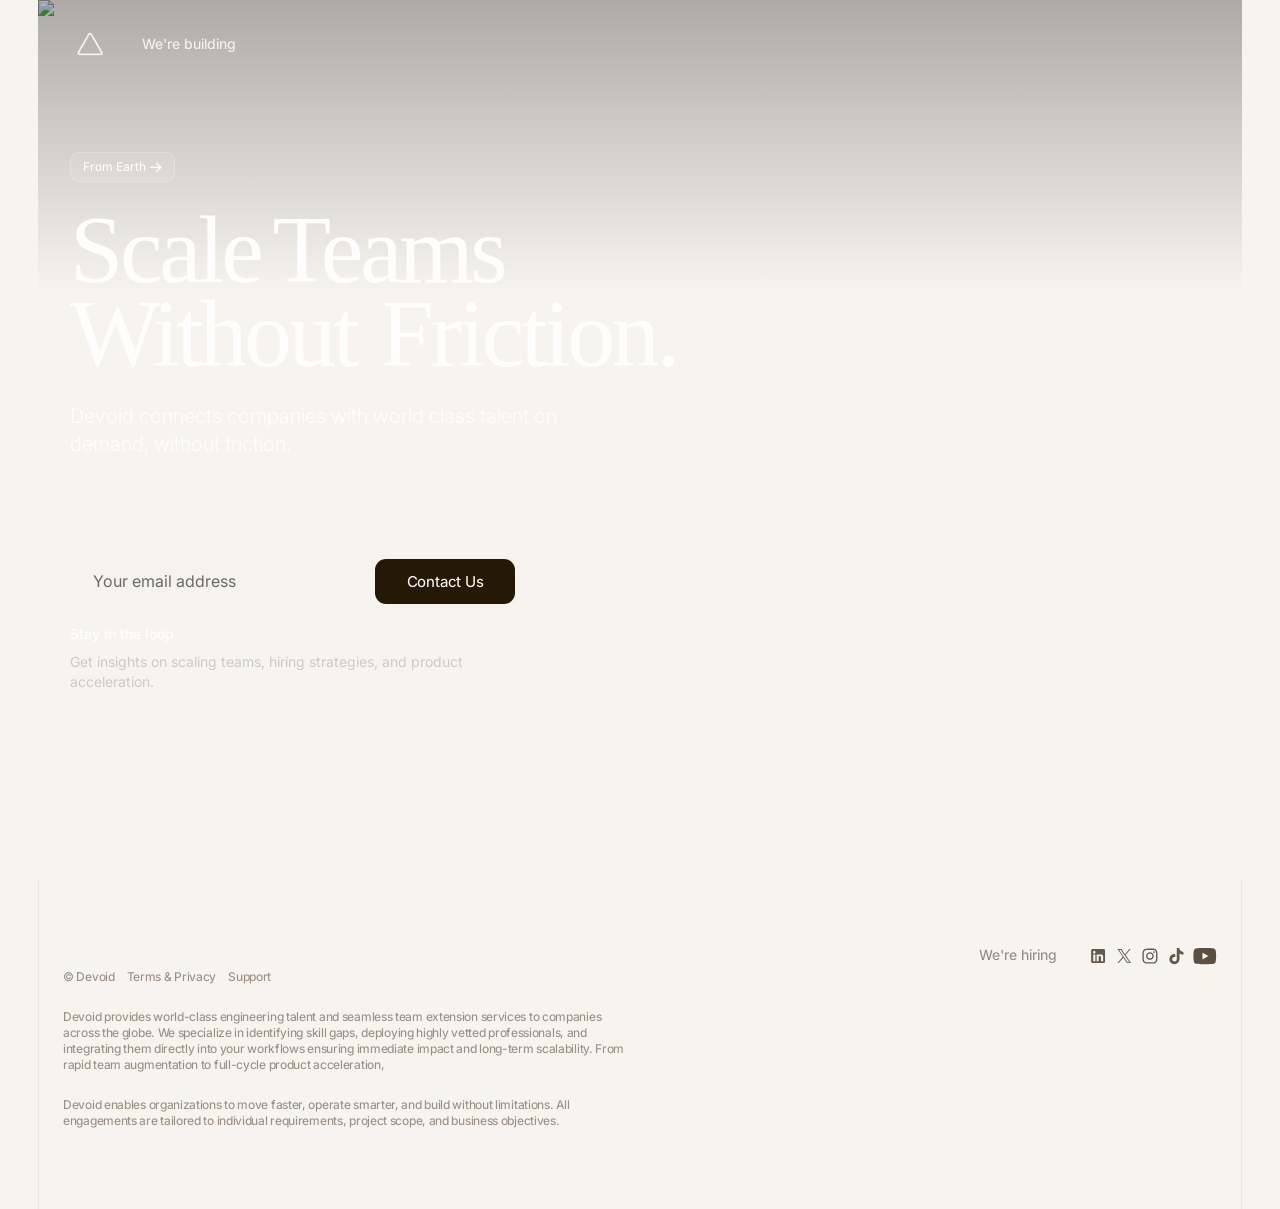
==== commit dc57d781: "feat: implement devoid landing page" ====
--- a/index.html
+++ b/index.html
@@ -1,301 +1,505 @@
-<!DOCTYPE html>
+<!doctype html>
 <html lang="en">
-
-<head>
-  <meta charset="UTF-8">
-  <meta name="viewport"
-    content="width=device-width, initial-scale=1.0, maximum-scale=1.0, user-scalable=no, viewport-fit=cover">
-  <link rel="preconnect" href="https://fonts.googleapis.com">
-  <link rel="preconnect" href="https://fonts.gstatic.com" crossorigin="anonymous">
-  <link href="https://fonts.googleapis.com/css2?family=Inter:wght@300;400;500;600;700&display=swap" rel="stylesheet">
-  <link rel="stylesheet" href="./styles.css">
-  <meta name="theme-color" content="#f7f4f0">
-  <title>Devoid</title>
-  <meta name="description" content="Building a financial institution for how we live and work today.">
-  <meta property="og:title" content="Devoid">
-  <meta property="og:description" content="Building a financial institution for how we live and work today.">
-  <meta property="og:type" content="website">
-  <meta name="twitter:card" content="summary_large_image">
-  <meta name="twitter:title" content="Devoid">
-  <meta name="twitter:description" content="Building a financial institution for how we live and work today.">
-</head>
-
-<body
-  class="inter_5972bc34-module__OU16Qa__className martinaplantjin_e395065c-module__V_tPSa__variable bg-off-white font-sans antialiased">
-  <div class="flex min-h-screen flex-col items-center bg-off-white text-off-black">
-
-    <!-- Hero Section -->
+  <head>
+    <meta charset="UTF-8" />
+    <meta
+      name="viewport"
+      content="width=device-width, initial-scale=1.0, maximum-scale=1.0, user-scalable=no, viewport-fit=cover"
+    />
+    <link rel="preconnect" href="https://fonts.googleapis.com" />
+    <link
+      rel="preconnect"
+      href="https://fonts.gstatic.com"
+      crossorigin="anonymous"
+    />
+    <link
+      href="https://fonts.googleapis.com/css2?family=Inter:wght@300;400;500;600;700&display=swap"
+      rel="stylesheet"
+    />
+    <link rel="stylesheet" href="./styles.css" />
+    <meta name="theme-color" content="#f7f4f0" />
+    <link rel="icon" type="image/jpeg" href="./ass/devoid_pro_logo.jpg" />
+    <title>Devoid</title>
+    <meta
+      name="description"
+      content="Building a financial institution for how we live and work today."
+    />
+    <meta property="og:title" content="Devoid" />
+    <meta
+      property="og:description"
+      content="Building a financial institution for how we live and work today."
+    />
+    <meta property="og:type" content="website" />
+    <meta name="twitter:card" content="summary_large_image" />
+    <meta name="twitter:title" content="Devoid" />
+    <meta
+      name="twitter:description"
+      content="Building a financial institution for how we live and work today."
+    />
+  </head>
+
+  <body
+    class="inter_5972bc34-module__OU16Qa__className martinaplantjin_e395065c-module__V_tPSa__variable bg-off-white font-sans antialiased"
+  >
     <div
-      class="relative box-border flex min-h-screen w-full flex-col max-w-[1204px] 2xl:max-w-[1440px] md:h-[881px] md:min-h-auto lg:max-h-svh">
-
-      <!-- Background Image -->
-      <div class="absolute h-full w-full overflow-hidden transition-opacity duration-400 opacity-100">
-        <img alt="bg"
-          class="pointer-events-none absolute h-full w-full select-none object-cover transition-transform duration-1000"
-          src="./Gemini_Generated_Image_5pi4k95pi4k95pi4.png"
-          style="position: absolute; height: 100%; width: 100%; inset: 0px; color: transparent;">
-        <div class="absolute top-0 h-1/3 w-full bg-gradient-to-b from-black/30 via-75% to-transparent"></div>
-      </div>
-
-      <!-- Hero Content -->
+      class="flex min-h-screen flex-col items-center bg-off-white text-off-black"
+    >
+      <!-- Hero Section -->
       <div
-        class="relative flex h-full grow flex-col items-center justify-center gap-12 overflow-hidden px-4 sm:gap-16 sm:px-8">
-
-        <!-- Navigation -->
-        <div class="w-full" style="opacity: 1; transform: none;">
+        class="relative box-border flex min-h-screen w-full flex-col max-w-[1204px] 2xl:max-w-[1440px] md:h-[881px] md:min-h-auto lg:max-h-svh"
+      >
+        <!-- Background Image -->
+        <div
+          class="absolute h-full w-full overflow-hidden transition-opacity duration-400 opacity-100"
+        >
+          <img
+            alt="bg"
+            class="pointer-events-none absolute h-full w-full select-none object-cover transition-transform duration-1000"
+            src="./ass/Gemini_Generated_Image_5pi4k95pi4k95pi4.png"
+            style="
+              position: absolute;
+              height: 100%;
+              width: 100%;
+              inset: 0px;
+              color: transparent;
+            "
+          />
           <div
-            class="z-10 mx-auto flex w-full max-w-[1172px] flex-row items-center gap-8 font-[450] text-off-white px-3 lg:h-[88px] xl:p-0 pt-4">
-
-            <!-- Logo -->
-            <a class="-mt-2" href="/">
-              <img src="./devoid_pro_logo.jpg" alt="Devoid"
-                class="inline-block mr-[25px] h-9 w-9 rounded-sm"
-                style="mix-blend-mode: screen;">
-            </a>
-
-            <!-- Desktop: We're hiring link -->
-            <a class="group relative hidden items-center gap-1 rounded-md text-center text-sm transition-opacity hover:opacity-70 active:opacity-100 lg:flex"
-              href="https://www.clove.com/careers">
-              We're hiring
-              <svg viewBox="0 0 10 9"
-                class="inline-block fill-current size-2.5 opacity-0 transition-opacity group-hover:opacity-100"
-                preserveAspectRatio="xMidYMid meet" aria-hidden="true" xmlns="http://www.w3.org/2000/svg">
-                <path
-                  d="M5.52614 8.72409L4.75519 7.96238L7.66357 5.05399H0.249512V3.94604H7.66357L4.75519 1.04689L5.52614 0.27594L9.75022 4.50002L5.52614 8.72409Z">
-                </path>
-              </svg>
-            </a>
-
-            <!-- Mobile: Hamburger menu button -->
-            <button
-              class="inline-flex items-center justify-center gap-1 text-[15px] cursor-pointer font-inter font-[450] leading-[11px] tracking-[-0.2px] transition-all duration-300 focus-visible:outline-none focus-visible:ring-2 focus-visible:ring-ring focus-visible:ring-offset-2 disabled:pointer-events-none disabled:opacity-50 hover:bg-off-black/5 h-12 w-12 rounded-full -mr-3 ml-auto lg:hidden text-off-white"
-              type="button" aria-label="Open mobile menu">
-              <svg viewBox="0 0 24 24" class="inline-block fill-current size-6" preserveAspectRatio="xMidYMid meet"
-                aria-hidden="true" xmlns="http://www.w3.org/2000/svg">
-                <path
-                  d="M22.5 15H1.5C1.22386 15 1 15.2239 1 15.5V16.5C1 16.7761 1.22386 17 1.5 17H22.5C22.7761 17 23 16.7761 23 16.5V15.5C23 15.2239 22.7761 15 22.5 15Z">
-                </path>
-                <path
-                  d="M22.5 7H1.5C1.22386 7 1 7.22386 1 7.5V8.5C1 8.77614 1.22386 9 1.5 9H22.5C22.7761 9 23 8.77614 23 8.5V7.5C23 7.22386 22.7761 7 22.5 7Z">
-                </path>
-              </svg>
-            </button>
-
+            class="absolute top-0 h-1/3 w-full bg-gradient-to-b from-black/30 via-75% to-transparent"
+          ></div>
+        </div>
+
+        <!-- Hero Content -->
+        <div
+          class="relative flex h-full grow flex-col items-center justify-center gap-12 overflow-hidden px-4 sm:gap-16 sm:px-8"
+        >
+          <!-- Navigation -->
+          <div class="w-full" style="opacity: 1; transform: none">
+            <div
+              class="z-10 mx-auto flex w-full max-w-[1172px] flex-row items-center gap-8 font-[450] text-off-white px-3 lg:h-[88px] xl:p-0 pt-4"
+            >
+              <!-- Logo -->
+              <a class="" href="/">
+                <img
+                  src="./ass/devoid_pro_logo.jpg"
+                  alt="Devoid"
+                  class="inline-block rounded-sm"
+                  style="mix-blend-mode: screen; height: 40px; width: 40px"
+                />
+              </a>
+
+              <!-- Desktop: We're hiring link -->
+              <a
+                class="group relative hidden items-center gap-1 rounded-md text-center text-sm transition-opacity hover:opacity-70 active:opacity-100 lg:flex"
+                href=""
+              >
+                We're building
+                <svg
+                  viewBox="0 0 10 9"
+                  class="inline-block fill-current size-2.5 opacity-0 transition-opacity group-hover:opacity-100"
+                  preserveAspectRatio="xMidYMid meet"
+                  aria-hidden="true"
+                  xmlns="http://www.w3.org/2000/svg"
+                >
+                  <path
+                    d="M5.52614 8.72409L4.75519 7.96238L7.66357 5.05399H0.249512V3.94604H7.66357L4.75519 1.04689L5.52614 0.27594L9.75022 4.50002L5.52614 8.72409Z"
+                  ></path>
+                </svg>
+              </a>
+
+              <!-- Mobile: Hamburger menu button -->
+              <button
+                class="inline-flex items-center justify-center gap-1 text-[15px] cursor-pointer font-inter font-[450] leading-[11px] tracking-[-0.2px] transition-all duration-300 focus-visible:outline-none focus-visible:ring-2 focus-visible:ring-ring focus-visible:ring-offset-2 disabled:pointer-events-none disabled:opacity-50 hover:bg-off-black/5 h-12 w-12 rounded-full -mr-3 ml-auto lg:hidden text-off-white"
+                type="button"
+                aria-label="Open mobile menu"
+              >
+                <svg
+                  viewBox="0 0 24 24"
+                  class="inline-block fill-current size-6"
+                  preserveAspectRatio="xMidYMid meet"
+                  aria-hidden="true"
+                  xmlns="http://www.w3.org/2000/svg"
+                >
+                  <path
+                    d="M22.5 15H1.5C1.22386 15 1 15.2239 1 15.5V16.5C1 16.7761 1.22386 17 1.5 17H22.5C22.7761 17 23 16.7761 23 16.5V15.5C23 15.2239 22.7761 15 22.5 15Z"
+                  ></path>
+                  <path
+                    d="M22.5 7H1.5C1.22386 7 1 7.22386 1 7.5V8.5C1 8.77614 1.22386 9 1.5 9H22.5C22.7761 9 23 8.77614 23 8.5V7.5C23 7.22386 22.7761 7 22.5 7Z"
+                  ></path>
+                </svg>
+              </button>
+            </div>
+          </div>
+
+          <!-- Hero Text + Form -->
+          <div
+            class="flex h-full min-h-0 w-full max-w-[1172px] grow flex-col items-center lg:items-start lg:justify-start gap-28 sm:gap-24"
+          >
+            <div
+              class="flex flex-col items-center gap-8 lg:items-start"
+              style="opacity: 1; height: auto"
+            >
+              <!-- Fundraise badge -->
+              <div
+                class="flex justify-center lg:justify-start"
+                style="opacity: 1; transform: none"
+              >
+                <a
+                  class="inline-flex items-center gap-1 rounded-[9px] bg-[#FFFEFC17] px-3 py-px font-450 text-xs transition-all duration-300 ease-in-out hover:backdrop-blur-sm border border-[#F7F4F04D] text-white"
+                  href=""
+                >
+                  <span class="leading-[26px]">From Earth</span>
+                  <svg
+                    viewBox="0 0 10 9"
+                    class="inline-block fill-current w-3"
+                    preserveAspectRatio="xMidYMid meet"
+                    aria-hidden="true"
+                    xmlns="http://www.w3.org/2000/svg"
+                  >
+                    <path
+                      d="M5.52614 8.72409L4.75519 7.96238L7.66357 5.05399H0.249512V3.94604H7.66357L4.75519 1.04689L5.52614 0.27594L9.75022 4.50002L5.52614 8.72409Z"
+                    ></path>
+                  </svg>
+                </a>
+              </div>
+
+              <!-- Heading -->
+              <h1
+                class="flex flex-wrap justify-center gap-3 font-light font-serif text-6xl text-c-50 leading-[75%] tracking-[-3.5px] antialiased sm:max-w-[696px] sm:text-8xl lg:justify-start"
+              >
+                <span>Scale</span><span>Teams</span><span>Without</span
+                ><span></span><span>Friction.</span>
+              </h1>
+
+              <!-- Subheading -->
+              <p
+                class="flex w-full items-center text-center font-light text-c-50 text-xl sm:max-w-[400px] lg:max-w-[500px] lg:text-left"
+              >
+                <!-- Building a financial institution for how we live and work today. -->
+                Devoid connects companies with world class talent on demand,
+                without friction.
+              </p>
+            </div>
+
+            <!-- Email subscription form -->
+            <div
+              class="flex h-full w-full max-w-[450px] flex-col gap-4"
+              style="opacity: 1; transform: none"
+            >
+              <form
+                class="flex rounded-[14px] bg-[#F5F1EC]/70 p-[5px] font-inter backdrop-blur-xs mx-4 flex-col gap-6 sm:mx-0 sm:h-[54px] sm:w-full sm:flex-row sm:items-center sm:gap-0 lg:max-w-[5000px]"
+              >
+                <input
+                  required
+                  class="min-w-0 appearance-none placeholder-[#140E00]/60 outline-none disabled:opacity-50 sm:flex-1 pt-3 pl-2 sm:pt-0 sm:pl-[18px]"
+                  placeholder="Your email address"
+                  type="email"
+                  value=""
+                />
+                <button
+                  class="inline-flex items-center justify-center gap-1 rounded-[11px] text-[15px] cursor-pointer font-inter font-[450] leading-[11px] tracking-[-0.2px] transition-all duration-300 focus-visible:outline-none focus-visible:ring-2 focus-visible:ring-ring focus-visible:ring-offset-2 disabled:pointer-events-none disabled:opacity-50 bg-c-800 text-c-100 hover:bg-c-800/90 px-6 py-[17px] h-[45px] shrink-0 sm:flex sm:w-[140px]"
+                  type="submit"
+                >
+                  Contact Us
+                </button>
+              </form>
+              <div class="flex flex-col gap-2 text-center lg:text-left">
+                <span class="font-medium text-c-50 text-sm"
+                  >Stay in the loop</span
+                >
+                <span class="text-c-400 text-xs sm:text-sm"
+                  >Get insights on scaling teams, hiring strategies, and product
+                  acceleration.</span
+                >
+              </div>
+            </div>
           </div>
         </div>
-
-        <!-- Hero Text + Form -->
+      </div>
+
+      <!-- Footer -->
+      <div
+        class="relative flex h-full w-full max-w-[1204px] grow flex-col 2xl:max-w-[1440px]"
+      >
         <div
-          class="flex h-full min-h-0 w-full max-w-[1172px] grow flex-col items-center lg:items-start lg:justify-start gap-28 sm:gap-24">
-
-          <div class="flex flex-col items-center gap-8 lg:items-start" style="opacity: 1; height: auto;">
-
-            <!-- Fundraise badge -->
-            <div class="flex justify-center lg:justify-start" style="opacity: 1; transform: none;">
-              <a class="inline-flex items-center gap-1 rounded-[9px] bg-[#FFFEFC17] px-3 py-px font-450 text-xs transition-all duration-300 ease-in-out hover:backdrop-blur-sm border border-[#F7F4F04D] text-white"
-                href="https://www.clove.com/blog/fundraise">
-                <span class="leading-[26px]">Clove raises $14M seed, led by </span>
-                <svg viewBox="0 0 39 13"
-                  class="inline-block fill-current h-[0.6875rem] w-auto -translate-y-[0.03125rem]"
-                  preserveAspectRatio="xMidYMid meet" aria-hidden="true" xmlns="http://www.w3.org/2000/svg">
-                  <g clip-path="url(#clip0_20004_486)">
-                    <path
-                      d="M29.8288 10.3951C29.5863 10.1126 29.3842 9.76948 29.2629 9.40623L29.2225 9.30533L29.182 9.20442L29.1618 9.14388L29.1214 9.0228L29.1012 8.94207C29.081 8.88153 29.081 8.80081 29.0608 8.72008C29.0608 8.6999 29.0608 8.65954 29.0405 8.63936L29.0203 8.4981C29.0203 8.47791 29.0203 8.43755 29.0203 8.41737L29.0001 8.31647L34.6597 6.94417C34.6193 6.66164 34.5384 6.35893 34.3969 6.11676C34.1948 5.6526 33.8512 5.26917 33.4065 5.00682C32.9214 4.70411 32.3959 4.5023 31.8299 4.44176L31.7288 4.42158C31.3852 4.38121 31.0618 4.38121 30.7182 4.42158C29.8288 4.52248 29.0001 4.90591 28.3331 5.51134C27.6863 6.09658 27.2416 6.88363 27.1001 7.75141V7.79177C27.0799 7.85231 27.0799 7.89267 27.0799 7.97339C27.0799 8.05412 27.0799 8.03394 27.0597 8.0743C27.0597 8.11466 27.0597 8.13484 27.0597 8.1752C27.0597 8.23574 27.0597 8.27611 27.0597 8.33665V8.599C27.0799 9.06316 27.181 9.52731 27.3427 9.95111C28.0905 11.4647 29.5661 12.4535 31.2235 12.4535C31.9108 12.4737 32.5778 12.3123 33.2044 12.0096C33.8108 11.7068 34.3363 11.2629 34.7203 10.718L34.6193 10.4758C34.215 11.2427 31.4459 12.1912 29.8288 10.3951ZM32.3959 7.04508L29.0203 7.85231C29.0203 7.75141 29.0203 7.6505 29.0405 7.5496V7.52942C29.0405 7.48905 29.0405 7.46887 29.0405 7.42851L29.0608 7.28725C29.1012 7.08544 29.1416 6.86345 29.2022 6.66164C29.3235 6.27821 29.4852 5.93513 29.7278 5.61224C29.9299 5.30953 30.2129 5.06736 30.5161 4.88573C30.8193 4.70411 31.1427 4.62338 31.5065 4.62338C31.9916 4.62338 32.3352 4.76465 32.5576 5.027C32.6384 5.1279 32.6991 5.22881 32.7597 5.32971C32.982 5.91495 32.9618 6.86345 32.3959 7.04508Z">
-                    </path>
-                    <path
-                      d="M19.722 10.4756C19.3177 11.2425 16.5688 12.191 14.9315 10.3949C14.6688 10.0922 14.4666 9.72895 14.3454 9.32534C14.2039 8.88136 14.1432 8.4172 14.1432 7.95304C14.1432 7.50906 14.2039 7.08527 14.3252 6.66147C14.4464 6.27804 14.6081 5.93496 14.8507 5.61207C15.0528 5.32954 15.3156 5.06719 15.6188 4.88556C15.922 4.70393 16.2454 4.62321 16.6092 4.62321C17.0943 4.62321 17.4379 4.76448 17.6603 5.02683C17.8826 5.30936 18.0039 5.67261 18.0039 6.05605C18.0039 6.25786 17.9837 6.43948 17.923 6.62111L19.6411 6.21749C19.0145 4.60303 16.9528 4.38104 16.5688 4.38104C13.2943 4.3205 11.4954 7.40816 12.5464 9.91058C13.1932 11.4241 14.689 12.413 16.3464 12.4332C17.0337 12.4534 17.7007 12.2919 18.3273 11.9892C18.9337 11.6865 19.4592 11.2425 19.8432 10.6976L19.722 10.4756Z">
-                    </path>
-                    <path
-                      d="M27.1809 10.4754C26.7767 11.2423 24.0278 12.1908 22.3905 10.3947C22.1278 10.092 21.9256 9.72872 21.8043 9.34529C21.6629 8.90131 21.6022 8.43715 21.6022 7.97299C21.6022 7.52901 21.6629 7.10522 21.7841 6.68142C21.9054 6.29799 22.0671 5.95491 22.3097 5.63202C22.5118 5.32931 22.7746 5.08714 23.0778 4.90551C23.3809 4.72389 23.7043 4.64316 24.0682 4.64316C24.5533 4.64316 24.8969 4.78443 25.1192 5.04678C25.3618 5.32931 25.4831 5.69256 25.4629 6.076C25.4629 6.27781 25.4426 6.45943 25.382 6.64106L27.1001 6.23744C26.4735 4.62298 24.4118 4.40099 24.0278 4.40099C20.7533 4.34045 18.9544 7.42811 20.0054 9.93053C20.6522 11.4441 22.148 12.4329 23.7852 12.4531C24.4724 12.4733 25.1395 12.3119 25.7661 12.0092C26.3724 11.7064 26.898 11.2625 27.282 10.7176L27.1809 10.4754Z">
-                    </path>
-                    <path
-                      d="M37.186 10.839V0.546768L34.7604 1.13201H34.7402V1.354C34.8211 1.354 35.569 1.55581 35.569 2.06033V10.7986C35.569 11.9086 34.7807 12.0498 34.2551 12.0902V12.2718H38.4998V12.0902C37.9743 12.07 37.2062 11.9086 37.186 10.839Z">
-                    </path>
-                    <path
-                      d="M7.87766 0.546669L5.47234 1.13191H5.45213V1.31354C5.53298 1.31354 6.24043 1.55571 6.05851 2.01987C5.14894 4.03795 2.19787 10.7581 2.03617 11.0609C1.53085 12.0699 0.803191 12.0699 0.5 12.1103V12.2919H4.25957V12.1103C4.25957 12.1103 2.82447 12.1304 2.82447 11.3838C2.82447 10.9398 3.55213 9.16387 3.75426 8.65935L8.64574 7.46868C8.66596 7.50904 9.97979 10.6774 9.97979 11.3636C9.97979 12.0901 8.80745 12.1103 8.76702 12.1103V12.2919H13.6787V12.1103C12.9713 12.1304 12.3245 11.7066 12.0213 11.0609C11.9 10.7581 7.87766 0.546669 7.87766 0.546669ZM8.50425 7.04488L3.9766 8.15483C3.99681 8.09428 6.46277 2.34276 6.5234 2.20149C6.62447 2.42348 8.50425 7.04488 8.50425 7.04488Z">
-                    </path>
-                  </g>
-                  <defs>
-                    <clipPath id="clip0_20004_486">
-                      <rect width="38" height="11.9067" transform="translate(0.5 0.546669)"></rect>
-                    </clipPath>
-                  </defs>
-                </svg>
-                <svg viewBox="0 0 10 9" class="inline-block fill-current w-3" preserveAspectRatio="xMidYMid meet"
-                  aria-hidden="true" xmlns="http://www.w3.org/2000/svg">
-                  <path
-                    d="M5.52614 8.72409L4.75519 7.96238L7.66357 5.05399H0.249512V3.94604H7.66357L4.75519 1.04689L5.52614 0.27594L9.75022 4.50002L5.52614 8.72409Z">
-                  </path>
-                </svg>
-              </a>
+          class="relative flex h-full grow flex-col overflow-hidden px-4 text-center lg:flex-row lg:px-6 lg:text-left border-c-300 border-r border-l"
+        >
+          <!-- Footer Left Column -->
+          <div class="flex w-full flex-1 flex-col gap-16 pt-16 pb-20 lg:gap-6">
+            <!-- Logo + Mobile Nav -->
+            <div class="flex flex-col items-center gap-8 lg:flex-row">
+              <!-- <img
+                src="./ass/devoid_pro_logo.jpg"
+                alt="Devoid"
+                class="inline-block h-9 w-9 rounded-sm"
+                style="mix-blend-mode: screen; filter: invert(1);"
+              /> -->
+
+              <!-- Mobile-only nav links + social icons -->
+              <div class="flex flex-col gap-8 lg:hidden">
+                <p
+                  class="text-center font-[450] text-base text-c-900 opacity-45 lg:text-sm"
+                >
+                  <a
+                    class="rounded-md text-center transition-opacity hover:opacity-75"
+                    href=""
+                    >We're hiring</a
+                  >
+                </p>
+                <span class="font-[450] text-c-900 opacity-45 lg:hidden">
+                  <a href="">Terms</a> &amp;
+                  <a href="">Privacy</a>
+                </span>
+                <span class="font-[450] text-c-900 opacity-45 lg:hidden">
+                  <a href="">Support</a>
+                </span>
+                <div
+                  class="flex items-center justify-center gap-4 font-[450] text-c-900 text-sm lg:text-right"
+                >
+                  <div class="flex items-center gap-2">
+                    <a
+                      target="_blank"
+                      rel="noopener noreferrer"
+                      class="transition-opacity hover:opacity-75"
+                      aria-label="LinkedIn"
+                      href="https://www.linkedin.com/company/devoid-pro"
+                    >
+                      <img
+                        alt="LinkedIn"
+                        loading="lazy"
+                        width="24"
+                        height="24"
+                        decoding="async"
+                        class="inline-block size-6 lg:size-[18px]"
+                        src="./ass/social/linkedin.svg"
+                        style="color: transparent"
+                      />
+                    </a>
+                    <a
+                      target="_blank"
+                      rel="noopener noreferrer"
+                      class="transition-opacity hover:opacity-75"
+                      aria-label="X (Twitter)"
+                      href="/"
+                    >
+                      <img
+                        alt="X (Twitter)"
+                        loading="lazy"
+                        width="24"
+                        height="24"
+                        decoding="async"
+                        class="inline-block size-6 lg:size-[18px]"
+                        src="./ass/social/x.svg"
+                        style="color: transparent"
+                      />
+                    </a>
+                    <a
+                      target="_blank"
+                      rel="noopener noreferrer"
+                      class="transition-opacity hover:opacity-75"
+                      aria-label="Instagram"
+                      href=""
+                    >
+                      <img
+                        alt="Instagram"
+                        loading="lazy"
+                        width="24"
+                        height="24"
+                        decoding="async"
+                        class="inline-block size-6 lg:size-[18px]"
+                        src="./ass/social/insta.svg"
+                        style="color: transparent"
+                      />
+                    </a>
+                    <a
+                      target="_blank"
+                      rel="noopener noreferrer"
+                      class="transition-opacity hover:opacity-75"
+                      aria-label="TikTok"
+                      href=""
+                    >
+                      <img
+                        alt="TikTok"
+                        loading="lazy"
+                        width="24"
+                        height="24"
+                        decoding="async"
+                        class="inline-block size-6 lg:size-[18px]"
+                        src="./ass/social/tiktok.svg"
+                        style="color: transparent"
+                      />
+                    </a>
+                    <a
+                      target="_blank"
+                      rel="noopener noreferrer"
+                      class="cursor-pointer transition-opacity hover:opacity-75"
+                      href=""
+                    >
+                      <img
+                        alt="YouTube"
+                        loading="lazy"
+                        width="24"
+                        height="48"
+                        decoding="async"
+                        class="inline-block opacity-75"
+                        src="./ass/social/youtube.svg"
+                        style="color: transparent"
+                      />
+                    </a>
+                  </div>
+                </div>
+              </div>
             </div>
 
-            <!-- Heading -->
-            <h1
-              class="flex flex-wrap justify-center gap-3 font-light font-serif text-6xl text-c-50 leading-[75%] tracking-[-3.5px] antialiased sm:max-w-[696px] sm:text-8xl lg:justify-start">
-              <span>Make</span><span>money</span><span>make</span><span>sense.</span>
-            </h1>
-
-            <!-- Subheading -->
-            <p
-              class="flex w-full items-center text-center font-light text-c-50 text-xl sm:max-w-[400px] lg:max-w-[500px] lg:text-left">
-              Building a financial institution for how we live and work today.
-            </p>
-
-          </div>
-
-          <!-- Email subscription form -->
-          <div class="flex h-full w-full max-w-[450px] flex-col gap-4" style="opacity: 1; transform: none;">
-            <form
-              class="flex rounded-[14px] bg-[#F5F1EC]/70 p-[5px] font-inter backdrop-blur-xs mx-4 flex-col gap-6 sm:mx-0 sm:h-[54px] sm:w-full sm:flex-row sm:items-center sm:gap-0 lg:max-w-[5000px]">
-              <input required
-                class="min-w-0 appearance-none placeholder-[#140E00]/60 outline-none disabled:opacity-50 sm:flex-1 pt-3 pl-2 sm:pt-0 sm:pl-[18px]"
-                placeholder="Your email address" type="email" value="">
-              <button
-                class="inline-flex items-center justify-center gap-1 rounded-[11px] text-[15px] cursor-pointer font-inter font-[450] leading-[11px] tracking-[-0.2px] transition-all duration-300 focus-visible:outline-none focus-visible:ring-2 focus-visible:ring-ring focus-visible:ring-offset-2 disabled:pointer-events-none disabled:opacity-50 bg-c-800 text-c-100 hover:bg-c-800/90 px-6 py-[17px] h-[45px] shrink-0 sm:flex sm:w-[140px]"
-                type="submit">Get updates</button>
-            </form>
-            <div class="flex flex-col gap-2 text-center lg:text-left">
-              <span class="font-medium text-c-50 text-sm">Subscribe to our newsletter.</span>
-              <span class="text-c-400 text-xs sm:text-sm">Clove is not yet authorised by the FCA. This is not an
-                invitation or inducement to apply for a financial service.</span>
+            <!-- Legal text -->
+            <div
+              class="flex flex-col gap-6 text-left font-[450] text-c-500 text-xs tracking-tight"
+            >
+              <div class="flex flex-row gap-3">
+                <span>© Devoid</span>
+                <span class="hidden lg:inline-block">
+                  <a class="transition-opacity hover:opacity-75" href=""
+                    >Terms</a
+                  >
+                  &amp;
+                  <a class="transition-opacity hover:opacity-75" href=""
+                    >Privacy</a
+                  >
+                </span>
+                <span class="hidden lg:inline-block">
+                  <a class="transition-opacity hover:opacity-75" href=""
+                    >Support</a
+                  >
+                </span>
+              </div>
+              <span
+                >Devoid provides world-class engineering talent and seamless
+                team extension services to companies across the globe. We
+                specialize in identifying skill gaps, deploying highly vetted
+                professionals, and integrating them directly into your workflows
+                ensuring immediate impact and long-term scalability. From rapid
+                team augmentation to full-cycle product acceleration,</span
+              >
+              <span
+                >Devoid enables organizations to move faster, operate smarter,
+                and build without limitations. All engagements are tailored to
+                individual requirements, project scope, and business
+                objectives.</span
+              >
             </div>
           </div>
 
+          <!-- Footer Right Column (desktop only) -->
+          <div
+            class="hidden w-full flex-1 items-start justify-end gap-8 pt-16 pb-20 lg:flex"
+          >
+            <p
+              class="text-center font-[450] text-base text-c-900 opacity-45 lg:text-sm"
+            >
+              <a
+                class="rounded-md text-center transition-opacity hover:opacity-75"
+                href=""
+                >We're hiring</a
+              >
+            </p>
+            <div
+              class="flex items-center justify-center gap-4 font-[450] text-c-900 text-sm lg:text-right"
+            >
+              <div class="flex items-center gap-2">
+                <a
+                  target="_blank"
+                  rel="noopener noreferrer"
+                  class="transition-opacity hover:opacity-75"
+                  aria-label="LinkedIn"
+                  href="https://www.linkedin.com/company/devoid-pro"
+                >
+                  <img
+                    alt="LinkedIn"
+                    loading="lazy"
+                    width="24"
+                    height="24"
+                    decoding="async"
+                    class="inline-block size-6 lg:size-[18px]"
+                    src="./ass/social/linkedin.svg"
+                    style="color: transparent"
+                  />
+                </a>
+                <a
+                  target="_blank"
+                  rel="noopener noreferrer"
+                  class="transition-opacity hover:opacity-75"
+                  aria-label="X (Twitter)"
+                  href="/"
+                >
+                  <img
+                    alt="X (Twitter)"
+                    loading="lazy"
+                    width="24"
+                    height="24"
+                    decoding="async"
+                    class="inline-block size-6 lg:size-[18px]"
+                    src="./ass/social/x.svg"
+                    style="color: transparent"
+                  />
+                </a>
+                <a
+                  target="_blank"
+                  rel="noopener noreferrer"
+                  class="transition-opacity hover:opacity-75"
+                  aria-label="Instagram"
+                  href="/"
+                >
+                  <img
+                    alt="Instagram"
+                    loading="lazy"
+                    width="24"
+                    height="24"
+                    decoding="async"
+                    class="inline-block size-6 lg:size-[18px]"
+                    src="./ass/social/insta.svg"
+                    style="color: transparent"
+                  />
+                </a>
+                <a
+                  target="_blank"
+                  rel="noopener noreferrer"
+                  class="transition-opacity hover:opacity-75"
+                  aria-label="TikTok"
+                  href=""
+                >
+                  <img
+                    alt="TikTok"
+                    loading="lazy"
+                    width="24"
+                    height="24"
+                    decoding="async"
+                    class="inline-block size-6 lg:size-[18px]"
+                    src="./ass/social/tiktok.svg"
+                    style="color: transparent"
+                  />
+                </a>
+                <a
+                  target="_blank"
+                  rel="noopener noreferrer"
+                  class="cursor-pointer transition-opacity hover:opacity-75"
+                  href=""
+                >
+                  <img
+                    alt="YouTube"
+                    loading="lazy"
+                    width="24"
+                    height="48"
+                    decoding="async"
+                    class="inline-block opacity-75"
+                    src="./ass/social/youtube.svg"
+                    style="color: transparent"
+                  />
+                </a>
+              </div>
+            </div>
+          </div>
         </div>
       </div>
     </div>
-
-    <!-- Footer -->
-    <div class="relative flex h-full w-full max-w-[1204px] grow flex-col 2xl:max-w-[1440px]">
-      <div
-        class="relative flex h-full grow flex-col overflow-hidden px-4 text-center lg:flex-row lg:px-6 lg:text-left border-c-300 border-r border-l">
-
-        <!-- Footer Left Column -->
-        <div class="flex w-full flex-1 flex-col gap-16 pt-16 pb-20 lg:gap-6">
-
-          <!-- Logo + Mobile Nav -->
-          <div class="flex flex-col items-center gap-8 lg:flex-row">
-            <img src="./devoid_pro_logo.jpg" alt="Devoid"
-              class="inline-block h-9 w-9 rounded-sm"
-              style="filter: invert(1);">
-
-            <!-- Mobile-only nav links + social icons -->
-            <div class="flex flex-col gap-8 lg:hidden">
-              <p class="text-center font-[450] text-base text-c-900 opacity-45 lg:text-sm">
-                <a class="rounded-md text-center transition-opacity hover:opacity-75"
-                  href="https://www.clove.com/careers">We're hiring</a>
-              </p>
-              <span class="font-[450] text-c-900 opacity-45 lg:hidden">
-                <a href="https://www.clove.com/terms">Terms</a> &amp; <a
-                  href="https://www.clove.com/privacy">Privacy</a>
-              </span>
-              <span class="font-[450] text-c-900 opacity-45 lg:hidden">
-                <a href="https://www.clove.com/support">Support</a>
-              </span>
-              <div class="flex items-center justify-center gap-4 font-[450] text-c-900 text-sm lg:text-right">
-                <div class="flex items-center gap-2">
-                  <a target="_blank" rel="noopener noreferrer" class="transition-opacity hover:opacity-75"
-                    aria-label="LinkedIn" href="https://www.linkedin.com/company/clovefi">
-                    <img alt="LinkedIn" loading="lazy" width="24" height="24" decoding="async"
-                      class="inline-block size-6 lg:size-[18px]"
-                      src="./Clove • Make money make sense._files/linkedin.svg" style="color: transparent;">
-                  </a>
-                  <a target="_blank" rel="noopener noreferrer" class="transition-opacity hover:opacity-75"
-                    aria-label="X (Twitter)" href="https://x.com/clovefi">
-                    <img alt="X (Twitter)" loading="lazy" width="24" height="24" decoding="async"
-                      class="inline-block size-6 lg:size-[18px]" src="./Clove • Make money make sense._files/x.svg"
-                      style="color: transparent;">
-                  </a>
-                  <a target="_blank" rel="noopener noreferrer" class="transition-opacity hover:opacity-75"
-                    aria-label="Instagram" href="https://www.instagram.com/clovefinance/">
-                    <img alt="Instagram" loading="lazy" width="24" height="24" decoding="async"
-                      class="inline-block size-6 lg:size-[18px]" src="./Clove • Make money make sense._files/insta.svg"
-                      style="color: transparent;">
-                  </a>
-                  <a target="_blank" rel="noopener noreferrer" class="transition-opacity hover:opacity-75"
-                    aria-label="TikTok" href="https://www.tiktok.com/@clovefi">
-                    <img alt="TikTok" loading="lazy" width="24" height="24" decoding="async"
-                      class="inline-block size-6 lg:size-[18px]" src="./Clove • Make money make sense._files/tiktok.svg"
-                      style="color: transparent;">
-                  </a>
-                  <a target="_blank" rel="noopener noreferrer"
-                    class="cursor-pointer transition-opacity hover:opacity-75" href="https://www.youtube.com/@clovefi">
-                    <img alt="YouTube" loading="lazy" width="24" height="48" decoding="async"
-                      class="inline-block opacity-75" src="./Clove • Make money make sense._files/youtube.svg"
-                      style="color: transparent;">
-                  </a>
-                </div>
-              </div>
-            </div>
-          </div>
-
-          <!-- Legal text -->
-          <div class="flex flex-col gap-6 text-left font-[450] text-c-500 text-xs tracking-tight">
-            <div class="flex flex-row gap-3">
-              <span>© Devoid</span>
-              <span class="hidden lg:inline-block">
-                <a class="transition-opacity hover:opacity-75" href="https://www.clove.com/terms">Terms</a> &amp; <a
-                  class="transition-opacity hover:opacity-75" href="https://www.clove.com/privacy">Privacy</a>
-              </span>
-              <span class="hidden lg:inline-block">
-                <a class="transition-opacity hover:opacity-75" href="https://www.clove.com/support">Support</a>
-              </span>
-            </div>
-            <span>Clove is not authorised by the Financial Conduct Authority. Prior to Clove becoming authorised, none
-              of the information provided is intended as an invitation or inducement to apply for any Clove product or
-              service. All content is for informational purposes only and does not constitute financial advice.</span>
-            <span>This website is operated by Clove Group Limited, a company registered in England &amp; Wales (Company
-              No. 16536239). Registered office: 3rd Floor, 1 Ashley Road, Altrincham, Cheshire, WA14 2DT.</span>
-            <span>Clove Wealth Limited is a company registered in England &amp; Wales (Company No. 16951234).</span>
-          </div>
-        </div>
-
-        <!-- Footer Right Column (desktop only) -->
-        <div class="hidden w-full flex-1 items-start justify-end gap-8 pt-16 pb-20 lg:flex">
-          <p class="text-center font-[450] text-base text-c-900 opacity-45 lg:text-sm">
-            <a class="rounded-md text-center transition-opacity hover:opacity-75"
-              href="https://www.clove.com/careers">We're hiring</a>
-          </p>
-          <div class="flex items-center justify-center gap-4 font-[450] text-c-900 text-sm lg:text-right">
-            <div class="flex items-center gap-2">
-              <a target="_blank" rel="noopener noreferrer" class="transition-opacity hover:opacity-75"
-                aria-label="LinkedIn" href="https://www.linkedin.com/company/clovefi">
-                <img alt="LinkedIn" loading="lazy" width="24" height="24" decoding="async"
-                  class="inline-block size-6 lg:size-[18px]" src="./Clove • Make money make sense._files/linkedin.svg"
-                  style="color: transparent;">
-              </a>
-              <a target="_blank" rel="noopener noreferrer" class="transition-opacity hover:opacity-75"
-                aria-label="X (Twitter)" href="https://x.com/clovefi">
-                <img alt="X (Twitter)" loading="lazy" width="24" height="24" decoding="async"
-                  class="inline-block size-6 lg:size-[18px]" src="./Clove • Make money make sense._files/x.svg"
-                  style="color: transparent;">
-              </a>
-              <a target="_blank" rel="noopener noreferrer" class="transition-opacity hover:opacity-75"
-                aria-label="Instagram" href="https://www.instagram.com/clovefinance/">
-                <img alt="Instagram" loading="lazy" width="24" height="24" decoding="async"
-                  class="inline-block size-6 lg:size-[18px]" src="./Clove • Make money make sense._files/insta.svg"
-                  style="color: transparent;">
-              </a>
-              <a target="_blank" rel="noopener noreferrer" class="transition-opacity hover:opacity-75"
-                aria-label="TikTok" href="https://www.tiktok.com/@clovefi">
-                <img alt="TikTok" loading="lazy" width="24" height="24" decoding="async"
-                  class="inline-block size-6 lg:size-[18px]" src="./Clove • Make money make sense._files/tiktok.svg"
-                  style="color: transparent;">
-              </a>
-              <a target="_blank" rel="noopener noreferrer" class="cursor-pointer transition-opacity hover:opacity-75"
-                href="https://www.youtube.com/@clovefi">
-                <img alt="YouTube" loading="lazy" width="24" height="48" decoding="async"
-                  class="inline-block opacity-75" src="./Clove • Make money make sense._files/youtube.svg"
-                  style="color: transparent;">
-              </a>
-            </div>
-          </div>
-        </div>
-
-      </div>
-    </div>
-  </div>
-</body>
-
+  </body>
 </html>
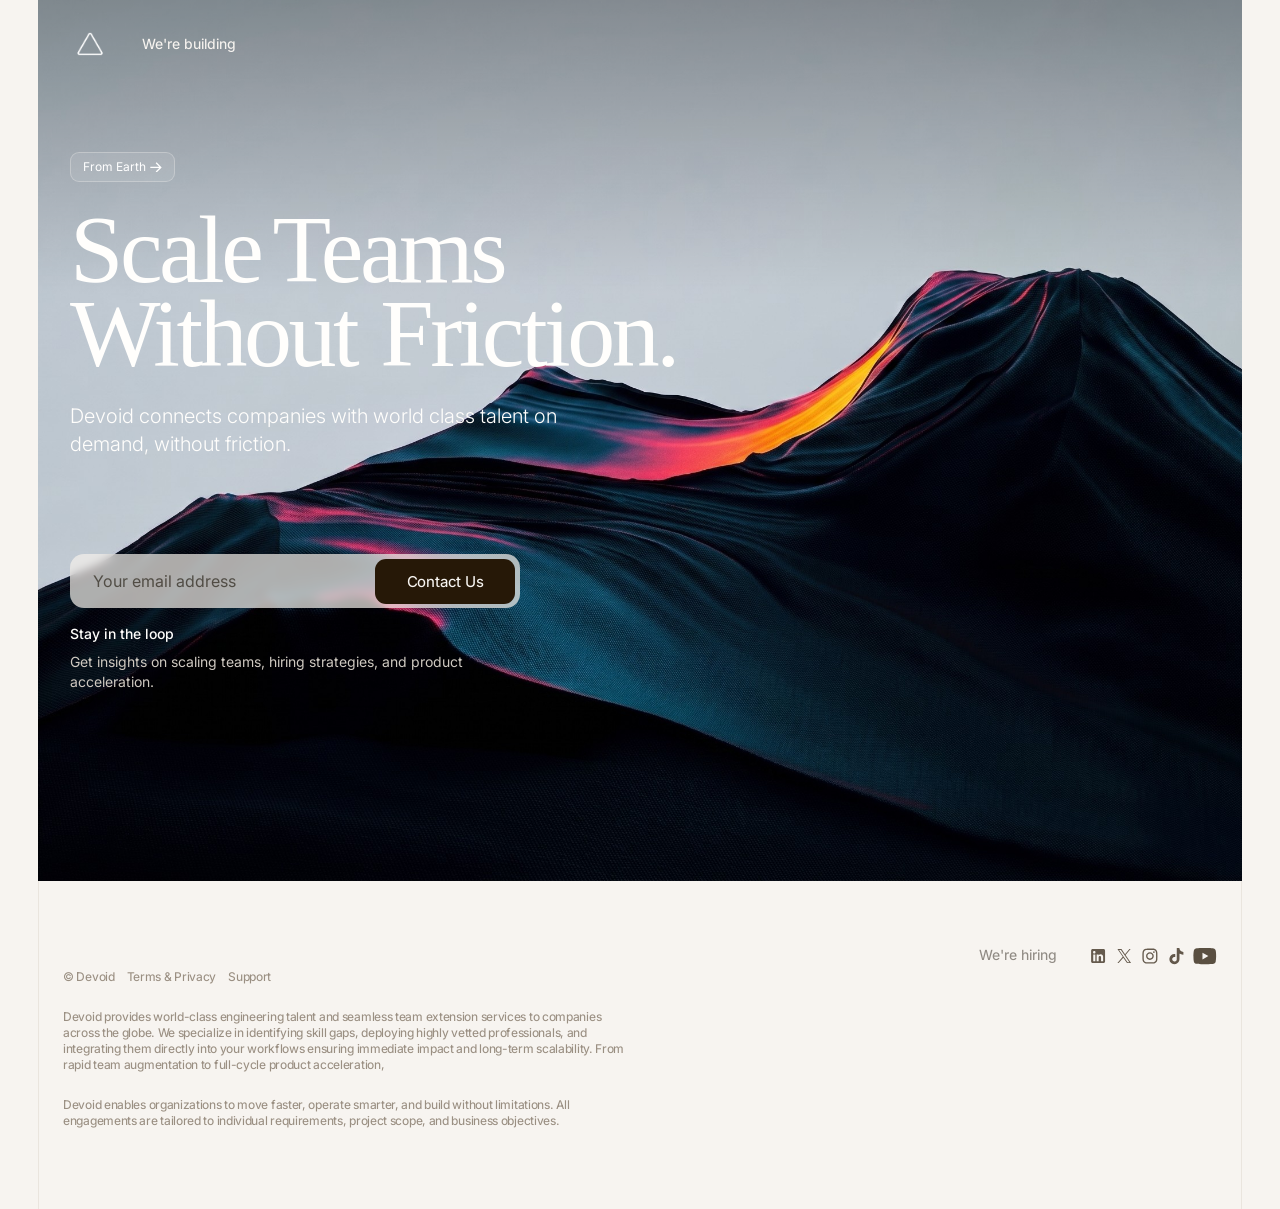
==== commit e511b69a: "bg img updt" ====
--- a/index.html
+++ b/index.html
@@ -1,505 +1,272 @@
 <!doctype html>
 <html lang="en">
-  <head>
-    <meta charset="UTF-8" />
-    <meta
-      name="viewport"
-      content="width=device-width, initial-scale=1.0, maximum-scale=1.0, user-scalable=no, viewport-fit=cover"
-    />
-    <link rel="preconnect" href="https://fonts.googleapis.com" />
-    <link
-      rel="preconnect"
-      href="https://fonts.gstatic.com"
-      crossorigin="anonymous"
-    />
-    <link
-      href="https://fonts.googleapis.com/css2?family=Inter:wght@300;400;500;600;700&display=swap"
-      rel="stylesheet"
-    />
-    <link rel="stylesheet" href="./styles.css" />
-    <meta name="theme-color" content="#f7f4f0" />
-    <link rel="icon" type="image/jpeg" href="./ass/devoid_pro_logo.jpg" />
-    <title>Devoid</title>
-    <meta
-      name="description"
-      content="Building a financial institution for how we live and work today."
-    />
-    <meta property="og:title" content="Devoid" />
-    <meta
-      property="og:description"
-      content="Building a financial institution for how we live and work today."
-    />
-    <meta property="og:type" content="website" />
-    <meta name="twitter:card" content="summary_large_image" />
-    <meta name="twitter:title" content="Devoid" />
-    <meta
-      name="twitter:description"
-      content="Building a financial institution for how we live and work today."
-    />
-  </head>
-
-  <body
-    class="inter_5972bc34-module__OU16Qa__className martinaplantjin_e395065c-module__V_tPSa__variable bg-off-white font-sans antialiased"
-  >
+
+<head>
+  <meta charset="UTF-8" />
+  <meta name="viewport"
+    content="width=device-width, initial-scale=1.0, maximum-scale=1.0, user-scalable=no, viewport-fit=cover" />
+  <link rel="preconnect" href="https://fonts.googleapis.com" />
+  <link rel="preconnect" href="https://fonts.gstatic.com" crossorigin="anonymous" />
+  <link href="https://fonts.googleapis.com/css2?family=Inter:wght@300;400;500;600;700&display=swap" rel="stylesheet" />
+  <link rel="stylesheet" href="./styles.css" />
+  <meta name="theme-color" content="#f7f4f0" />
+  <link rel="icon" type="image/jpeg" href="./ass/devoid_pro_logo.jpg" />
+  <title>Devoid</title>
+  <meta name="description" content="Building a financial institution for how we live and work today." />
+  <meta property="og:title" content="Devoid" />
+  <meta property="og:description" content="Building a financial institution for how we live and work today." />
+  <meta property="og:type" content="website" />
+  <meta name="twitter:card" content="summary_large_image" />
+  <meta name="twitter:title" content="Devoid" />
+  <meta name="twitter:description" content="Building a financial institution for how we live and work today." />
+</head>
+
+<body
+  class="inter_5972bc34-module__OU16Qa__className martinaplantjin_e395065c-module__V_tPSa__variable bg-off-white font-sans antialiased">
+  <div class="flex min-h-screen flex-col items-center bg-off-white text-off-black">
+    <!-- Hero Section -->
     <div
-      class="flex min-h-screen flex-col items-center bg-off-white text-off-black"
-    >
-      <!-- Hero Section -->
-      <div
-        class="relative box-border flex min-h-screen w-full flex-col max-w-[1204px] 2xl:max-w-[1440px] md:h-[881px] md:min-h-auto lg:max-h-svh"
-      >
-        <!-- Background Image -->
-        <div
-          class="absolute h-full w-full overflow-hidden transition-opacity duration-400 opacity-100"
-        >
-          <img
-            alt="bg"
-            class="pointer-events-none absolute h-full w-full select-none object-cover transition-transform duration-1000"
-            src="./ass/Gemini_Generated_Image_5pi4k95pi4k95pi4.png"
-            style="
+      class="relative box-border flex min-h-screen w-full flex-col max-w-[1204px] 2xl:max-w-[1440px] md:h-[881px] md:min-h-auto lg:max-h-svh">
+      <!-- Background Image -->
+      <div class="absolute h-full w-full overflow-hidden transition-opacity duration-400 opacity-100">
+        <img alt="bg"
+          class="pointer-events-none absolute h-full w-full select-none object-cover transition-transform duration-1000"
+          src="./ass/devoid_hero_bg.jpg" style="
               position: absolute;
               height: 100%;
               width: 100%;
               inset: 0px;
               color: transparent;
-            "
-          />
+            " />
+        <div class="absolute top-0 h-1/3 w-full bg-gradient-to-b from-black/30 via-75% to-transparent"></div>
+      </div>
+
+      <!-- Hero Content -->
+      <div
+        class="relative flex h-full grow flex-col items-center justify-center gap-12 overflow-hidden px-4 sm:gap-16 sm:px-8">
+        <!-- Navigation -->
+        <div class="w-full" style="opacity: 1; transform: none">
           <div
-            class="absolute top-0 h-1/3 w-full bg-gradient-to-b from-black/30 via-75% to-transparent"
-          ></div>
-        </div>
-
-        <!-- Hero Content -->
+            class="z-10 mx-auto flex w-full max-w-[1172px] flex-row items-center gap-8 font-[450] text-off-white px-3 lg:h-[88px] xl:p-0 pt-4">
+            <!-- Logo -->
+            <a class="" href="/">
+              <img src="./ass/devoid_pro_logo.jpg" alt="Devoid" class="inline-block rounded-sm"
+                style="mix-blend-mode: screen; height: 40px; width: 40px" />
+            </a>
+
+            <!-- Desktop: We're hiring link -->
+            <a class="group relative hidden items-center gap-1 rounded-md text-center text-sm transition-opacity hover:opacity-70 active:opacity-100 lg:flex"
+              href="">
+              We're building
+              <svg viewBox="0 0 10 9"
+                class="inline-block fill-current size-2.5 opacity-0 transition-opacity group-hover:opacity-100"
+                preserveAspectRatio="xMidYMid meet" aria-hidden="true" xmlns="http://www.w3.org/2000/svg">
+                <path
+                  d="M5.52614 8.72409L4.75519 7.96238L7.66357 5.05399H0.249512V3.94604H7.66357L4.75519 1.04689L5.52614 0.27594L9.75022 4.50002L5.52614 8.72409Z">
+                </path>
+              </svg>
+            </a>
+
+            <!-- Mobile: Hamburger menu button -->
+            <button
+              class="inline-flex items-center justify-center gap-1 text-[15px] cursor-pointer font-inter font-[450] leading-[11px] tracking-[-0.2px] transition-all duration-300 focus-visible:outline-none focus-visible:ring-2 focus-visible:ring-ring focus-visible:ring-offset-2 disabled:pointer-events-none disabled:opacity-50 hover:bg-off-black/5 h-12 w-12 rounded-full -mr-3 ml-auto lg:hidden text-off-white"
+              type="button" aria-label="Open mobile menu">
+              <svg viewBox="0 0 24 24" class="inline-block fill-current size-6" preserveAspectRatio="xMidYMid meet"
+                aria-hidden="true" xmlns="http://www.w3.org/2000/svg">
+                <path
+                  d="M22.5 15H1.5C1.22386 15 1 15.2239 1 15.5V16.5C1 16.7761 1.22386 17 1.5 17H22.5C22.7761 17 23 16.7761 23 16.5V15.5C23 15.2239 22.7761 15 22.5 15Z">
+                </path>
+                <path
+                  d="M22.5 7H1.5C1.22386 7 1 7.22386 1 7.5V8.5C1 8.77614 1.22386 9 1.5 9H22.5C22.7761 9 23 8.77614 23 8.5V7.5C23 7.22386 22.7761 7 22.5 7Z">
+                </path>
+              </svg>
+            </button>
+          </div>
+        </div>
+
+        <!-- Hero Text + Form -->
         <div
-          class="relative flex h-full grow flex-col items-center justify-center gap-12 overflow-hidden px-4 sm:gap-16 sm:px-8"
-        >
-          <!-- Navigation -->
-          <div class="w-full" style="opacity: 1; transform: none">
-            <div
-              class="z-10 mx-auto flex w-full max-w-[1172px] flex-row items-center gap-8 font-[450] text-off-white px-3 lg:h-[88px] xl:p-0 pt-4"
-            >
-              <!-- Logo -->
-              <a class="" href="/">
-                <img
-                  src="./ass/devoid_pro_logo.jpg"
-                  alt="Devoid"
-                  class="inline-block rounded-sm"
-                  style="mix-blend-mode: screen; height: 40px; width: 40px"
-                />
-              </a>
-
-              <!-- Desktop: We're hiring link -->
-              <a
-                class="group relative hidden items-center gap-1 rounded-md text-center text-sm transition-opacity hover:opacity-70 active:opacity-100 lg:flex"
-                href=""
-              >
-                We're building
-                <svg
-                  viewBox="0 0 10 9"
-                  class="inline-block fill-current size-2.5 opacity-0 transition-opacity group-hover:opacity-100"
-                  preserveAspectRatio="xMidYMid meet"
-                  aria-hidden="true"
-                  xmlns="http://www.w3.org/2000/svg"
-                >
+          class="flex h-full min-h-0 w-full max-w-[1172px] grow flex-col items-center lg:items-start lg:justify-start gap-28 sm:gap-24">
+          <div class="flex flex-col items-center gap-8 lg:items-start" style="opacity: 1; height: auto">
+            <!-- Fundraise badge -->
+            <div class="flex justify-center lg:justify-start" style="opacity: 1; transform: none">
+              <a class="inline-flex items-center gap-1 rounded-[9px] bg-[#FFFEFC17] px-3 py-px font-450 text-xs transition-all duration-300 ease-in-out hover:backdrop-blur-sm border border-[#F7F4F04D] text-white"
+                href="">
+                <span class="leading-[26px]">From Earth</span>
+                <svg viewBox="0 0 10 9" class="inline-block fill-current w-3" preserveAspectRatio="xMidYMid meet"
+                  aria-hidden="true" xmlns="http://www.w3.org/2000/svg">
                   <path
-                    d="M5.52614 8.72409L4.75519 7.96238L7.66357 5.05399H0.249512V3.94604H7.66357L4.75519 1.04689L5.52614 0.27594L9.75022 4.50002L5.52614 8.72409Z"
-                  ></path>
+                    d="M5.52614 8.72409L4.75519 7.96238L7.66357 5.05399H0.249512V3.94604H7.66357L4.75519 1.04689L5.52614 0.27594L9.75022 4.50002L5.52614 8.72409Z">
+                  </path>
                 </svg>
               </a>
-
-              <!-- Mobile: Hamburger menu button -->
+            </div>
+
+            <!-- Heading -->
+            <h1
+              class="flex flex-wrap justify-center gap-3 font-light font-serif text-6xl text-c-50 leading-[75%] tracking-[-3.5px] antialiased sm:max-w-[696px] sm:text-8xl lg:justify-start">
+              <span>Scale</span><span>Teams</span><span>Without</span><span></span><span>Friction.</span>
+            </h1>
+
+            <!-- Subheading -->
+            <p
+              class="flex w-full items-center text-center font-light text-c-50 text-xl sm:max-w-[400px] lg:max-w-[500px] lg:text-left">
+              <!-- Building a financial institution for how we live and work today. -->
+              Devoid connects companies with world class talent on demand,
+              without friction.
+            </p>
+          </div>
+
+          <!-- Email subscription form -->
+          <div class="flex h-full w-full max-w-[450px] flex-col gap-4" style="opacity: 1; transform: none">
+            <form
+              class="flex rounded-[14px] bg-[#F5F1EC]/70 p-[5px] font-inter backdrop-blur-xs mx-4 flex-col gap-6 sm:mx-0 sm:h-[54px] sm:w-full sm:flex-row sm:items-center sm:gap-0 lg:max-w-[5000px]">
+              <input required
+                class="min-w-0 appearance-none placeholder-[#140E00]/60 outline-none disabled:opacity-50 sm:flex-1 pt-3 pl-2 sm:pt-0 sm:pl-[18px]"
+                placeholder="Your email address" type="email" value="" />
               <button
-                class="inline-flex items-center justify-center gap-1 text-[15px] cursor-pointer font-inter font-[450] leading-[11px] tracking-[-0.2px] transition-all duration-300 focus-visible:outline-none focus-visible:ring-2 focus-visible:ring-ring focus-visible:ring-offset-2 disabled:pointer-events-none disabled:opacity-50 hover:bg-off-black/5 h-12 w-12 rounded-full -mr-3 ml-auto lg:hidden text-off-white"
-                type="button"
-                aria-label="Open mobile menu"
-              >
-                <svg
-                  viewBox="0 0 24 24"
-                  class="inline-block fill-current size-6"
-                  preserveAspectRatio="xMidYMid meet"
-                  aria-hidden="true"
-                  xmlns="http://www.w3.org/2000/svg"
-                >
-                  <path
-                    d="M22.5 15H1.5C1.22386 15 1 15.2239 1 15.5V16.5C1 16.7761 1.22386 17 1.5 17H22.5C22.7761 17 23 16.7761 23 16.5V15.5C23 15.2239 22.7761 15 22.5 15Z"
-                  ></path>
-                  <path
-                    d="M22.5 7H1.5C1.22386 7 1 7.22386 1 7.5V8.5C1 8.77614 1.22386 9 1.5 9H22.5C22.7761 9 23 8.77614 23 8.5V7.5C23 7.22386 22.7761 7 22.5 7Z"
-                  ></path>
-                </svg>
+                class="inline-flex items-center justify-center gap-1 rounded-[11px] text-[15px] cursor-pointer font-inter font-[450] leading-[11px] tracking-[-0.2px] transition-all duration-300 focus-visible:outline-none focus-visible:ring-2 focus-visible:ring-ring focus-visible:ring-offset-2 disabled:pointer-events-none disabled:opacity-50 bg-c-800 text-c-100 hover:bg-c-800/90 px-6 py-[17px] h-[45px] shrink-0 sm:flex sm:w-[140px]"
+                type="submit">
+                Contact Us
               </button>
-            </div>
-          </div>
-
-          <!-- Hero Text + Form -->
-          <div
-            class="flex h-full min-h-0 w-full max-w-[1172px] grow flex-col items-center lg:items-start lg:justify-start gap-28 sm:gap-24"
-          >
-            <div
-              class="flex flex-col items-center gap-8 lg:items-start"
-              style="opacity: 1; height: auto"
-            >
-              <!-- Fundraise badge -->
-              <div
-                class="flex justify-center lg:justify-start"
-                style="opacity: 1; transform: none"
-              >
-                <a
-                  class="inline-flex items-center gap-1 rounded-[9px] bg-[#FFFEFC17] px-3 py-px font-450 text-xs transition-all duration-300 ease-in-out hover:backdrop-blur-sm border border-[#F7F4F04D] text-white"
-                  href=""
-                >
-                  <span class="leading-[26px]">From Earth</span>
-                  <svg
-                    viewBox="0 0 10 9"
-                    class="inline-block fill-current w-3"
-                    preserveAspectRatio="xMidYMid meet"
-                    aria-hidden="true"
-                    xmlns="http://www.w3.org/2000/svg"
-                  >
-                    <path
-                      d="M5.52614 8.72409L4.75519 7.96238L7.66357 5.05399H0.249512V3.94604H7.66357L4.75519 1.04689L5.52614 0.27594L9.75022 4.50002L5.52614 8.72409Z"
-                    ></path>
-                  </svg>
-                </a>
-              </div>
-
-              <!-- Heading -->
-              <h1
-                class="flex flex-wrap justify-center gap-3 font-light font-serif text-6xl text-c-50 leading-[75%] tracking-[-3.5px] antialiased sm:max-w-[696px] sm:text-8xl lg:justify-start"
-              >
-                <span>Scale</span><span>Teams</span><span>Without</span
-                ><span></span><span>Friction.</span>
-              </h1>
-
-              <!-- Subheading -->
-              <p
-                class="flex w-full items-center text-center font-light text-c-50 text-xl sm:max-w-[400px] lg:max-w-[500px] lg:text-left"
-              >
-                <!-- Building a financial institution for how we live and work today. -->
-                Devoid connects companies with world class talent on demand,
-                without friction.
-              </p>
-            </div>
-
-            <!-- Email subscription form -->
-            <div
-              class="flex h-full w-full max-w-[450px] flex-col gap-4"
-              style="opacity: 1; transform: none"
-            >
-              <form
-                class="flex rounded-[14px] bg-[#F5F1EC]/70 p-[5px] font-inter backdrop-blur-xs mx-4 flex-col gap-6 sm:mx-0 sm:h-[54px] sm:w-full sm:flex-row sm:items-center sm:gap-0 lg:max-w-[5000px]"
-              >
-                <input
-                  required
-                  class="min-w-0 appearance-none placeholder-[#140E00]/60 outline-none disabled:opacity-50 sm:flex-1 pt-3 pl-2 sm:pt-0 sm:pl-[18px]"
-                  placeholder="Your email address"
-                  type="email"
-                  value=""
-                />
-                <button
-                  class="inline-flex items-center justify-center gap-1 rounded-[11px] text-[15px] cursor-pointer font-inter font-[450] leading-[11px] tracking-[-0.2px] transition-all duration-300 focus-visible:outline-none focus-visible:ring-2 focus-visible:ring-ring focus-visible:ring-offset-2 disabled:pointer-events-none disabled:opacity-50 bg-c-800 text-c-100 hover:bg-c-800/90 px-6 py-[17px] h-[45px] shrink-0 sm:flex sm:w-[140px]"
-                  type="submit"
-                >
-                  Contact Us
-                </button>
-              </form>
-              <div class="flex flex-col gap-2 text-center lg:text-left">
-                <span class="font-medium text-c-50 text-sm"
-                  >Stay in the loop</span
-                >
-                <span class="text-c-400 text-xs sm:text-sm"
-                  >Get insights on scaling teams, hiring strategies, and product
-                  acceleration.</span
-                >
-              </div>
+            </form>
+            <div class="flex flex-col gap-2 text-center lg:text-left">
+              <span class="font-medium text-c-50 text-sm">Stay in the loop</span>
+              <span class="text-c-400 text-xs sm:text-sm">Get insights on scaling teams, hiring strategies, and product
+                acceleration.</span>
             </div>
           </div>
         </div>
       </div>
-
-      <!-- Footer -->
+    </div>
+
+    <!-- Footer -->
+    <div class="relative flex h-full w-full max-w-[1204px] grow flex-col 2xl:max-w-[1440px]">
       <div
-        class="relative flex h-full w-full max-w-[1204px] grow flex-col 2xl:max-w-[1440px]"
-      >
-        <div
-          class="relative flex h-full grow flex-col overflow-hidden px-4 text-center lg:flex-row lg:px-6 lg:text-left border-c-300 border-r border-l"
-        >
-          <!-- Footer Left Column -->
-          <div class="flex w-full flex-1 flex-col gap-16 pt-16 pb-20 lg:gap-6">
-            <!-- Logo + Mobile Nav -->
-            <div class="flex flex-col items-center gap-8 lg:flex-row">
-              <!-- <img
+        class="relative flex h-full grow flex-col overflow-hidden px-4 text-center lg:flex-row lg:px-6 lg:text-left border-c-300 border-r border-l">
+        <!-- Footer Left Column -->
+        <div class="flex w-full flex-1 flex-col gap-16 pt-16 pb-20 lg:gap-6">
+          <!-- Logo + Mobile Nav -->
+          <div class="flex flex-col items-center gap-8 lg:flex-row">
+            <!-- <img
                 src="./ass/devoid_pro_logo.jpg"
                 alt="Devoid"
                 class="inline-block h-9 w-9 rounded-sm"
                 style="mix-blend-mode: screen; filter: invert(1);"
               /> -->
 
-              <!-- Mobile-only nav links + social icons -->
-              <div class="flex flex-col gap-8 lg:hidden">
-                <p
-                  class="text-center font-[450] text-base text-c-900 opacity-45 lg:text-sm"
-                >
-                  <a
-                    class="rounded-md text-center transition-opacity hover:opacity-75"
-                    href=""
-                    >We're hiring</a
-                  >
-                </p>
-                <span class="font-[450] text-c-900 opacity-45 lg:hidden">
-                  <a href="">Terms</a> &amp;
-                  <a href="">Privacy</a>
-                </span>
-                <span class="font-[450] text-c-900 opacity-45 lg:hidden">
-                  <a href="">Support</a>
-                </span>
-                <div
-                  class="flex items-center justify-center gap-4 font-[450] text-c-900 text-sm lg:text-right"
-                >
-                  <div class="flex items-center gap-2">
-                    <a
-                      target="_blank"
-                      rel="noopener noreferrer"
-                      class="transition-opacity hover:opacity-75"
-                      aria-label="LinkedIn"
-                      href="https://www.linkedin.com/company/devoid-pro"
-                    >
-                      <img
-                        alt="LinkedIn"
-                        loading="lazy"
-                        width="24"
-                        height="24"
-                        decoding="async"
-                        class="inline-block size-6 lg:size-[18px]"
-                        src="./ass/social/linkedin.svg"
-                        style="color: transparent"
-                      />
-                    </a>
-                    <a
-                      target="_blank"
-                      rel="noopener noreferrer"
-                      class="transition-opacity hover:opacity-75"
-                      aria-label="X (Twitter)"
-                      href="/"
-                    >
-                      <img
-                        alt="X (Twitter)"
-                        loading="lazy"
-                        width="24"
-                        height="24"
-                        decoding="async"
-                        class="inline-block size-6 lg:size-[18px]"
-                        src="./ass/social/x.svg"
-                        style="color: transparent"
-                      />
-                    </a>
-                    <a
-                      target="_blank"
-                      rel="noopener noreferrer"
-                      class="transition-opacity hover:opacity-75"
-                      aria-label="Instagram"
-                      href=""
-                    >
-                      <img
-                        alt="Instagram"
-                        loading="lazy"
-                        width="24"
-                        height="24"
-                        decoding="async"
-                        class="inline-block size-6 lg:size-[18px]"
-                        src="./ass/social/insta.svg"
-                        style="color: transparent"
-                      />
-                    </a>
-                    <a
-                      target="_blank"
-                      rel="noopener noreferrer"
-                      class="transition-opacity hover:opacity-75"
-                      aria-label="TikTok"
-                      href=""
-                    >
-                      <img
-                        alt="TikTok"
-                        loading="lazy"
-                        width="24"
-                        height="24"
-                        decoding="async"
-                        class="inline-block size-6 lg:size-[18px]"
-                        src="./ass/social/tiktok.svg"
-                        style="color: transparent"
-                      />
-                    </a>
-                    <a
-                      target="_blank"
-                      rel="noopener noreferrer"
-                      class="cursor-pointer transition-opacity hover:opacity-75"
-                      href=""
-                    >
-                      <img
-                        alt="YouTube"
-                        loading="lazy"
-                        width="24"
-                        height="48"
-                        decoding="async"
-                        class="inline-block opacity-75"
-                        src="./ass/social/youtube.svg"
-                        style="color: transparent"
-                      />
-                    </a>
-                  </div>
+            <!-- Mobile-only nav links + social icons -->
+            <div class="flex flex-col gap-8 lg:hidden">
+              <p class="text-center font-[450] text-base text-c-900 opacity-45 lg:text-sm">
+                <a class="rounded-md text-center transition-opacity hover:opacity-75" href="">We're hiring</a>
+              </p>
+              <span class="font-[450] text-c-900 opacity-45 lg:hidden">
+                <a href="">Terms</a> &amp;
+                <a href="">Privacy</a>
+              </span>
+              <span class="font-[450] text-c-900 opacity-45 lg:hidden">
+                <a href="">Support</a>
+              </span>
+              <div class="flex items-center justify-center gap-4 font-[450] text-c-900 text-sm lg:text-right">
+                <div class="flex items-center gap-2">
+                  <a target="_blank" rel="noopener noreferrer" class="transition-opacity hover:opacity-75"
+                    aria-label="LinkedIn" href="https://www.linkedin.com/company/devoid-pro">
+                    <img alt="LinkedIn" loading="lazy" width="24" height="24" decoding="async"
+                      class="inline-block size-6 lg:size-[18px]" src="./ass/social/linkedin.svg"
+                      style="color: transparent" />
+                  </a>
+                  <a target="_blank" rel="noopener noreferrer" class="transition-opacity hover:opacity-75"
+                    aria-label="X (Twitter)" href="/">
+                    <img alt="X (Twitter)" loading="lazy" width="24" height="24" decoding="async"
+                      class="inline-block size-6 lg:size-[18px]" src="./ass/social/x.svg" style="color: transparent" />
+                  </a>
+                  <a target="_blank" rel="noopener noreferrer" class="transition-opacity hover:opacity-75"
+                    aria-label="Instagram" href="">
+                    <img alt="Instagram" loading="lazy" width="24" height="24" decoding="async"
+                      class="inline-block size-6 lg:size-[18px]" src="./ass/social/insta.svg"
+                      style="color: transparent" />
+                  </a>
+                  <a target="_blank" rel="noopener noreferrer" class="transition-opacity hover:opacity-75"
+                    aria-label="TikTok" href="">
+                    <img alt="TikTok" loading="lazy" width="24" height="24" decoding="async"
+                      class="inline-block size-6 lg:size-[18px]" src="./ass/social/tiktok.svg"
+                      style="color: transparent" />
+                  </a>
+                  <a target="_blank" rel="noopener noreferrer"
+                    class="cursor-pointer transition-opacity hover:opacity-75" href="">
+                    <img alt="YouTube" loading="lazy" width="24" height="48" decoding="async"
+                      class="inline-block opacity-75" src="./ass/social/youtube.svg" style="color: transparent" />
+                  </a>
                 </div>
               </div>
             </div>
-
-            <!-- Legal text -->
-            <div
-              class="flex flex-col gap-6 text-left font-[450] text-c-500 text-xs tracking-tight"
-            >
-              <div class="flex flex-row gap-3">
-                <span>© Devoid</span>
-                <span class="hidden lg:inline-block">
-                  <a class="transition-opacity hover:opacity-75" href=""
-                    >Terms</a
-                  >
-                  &amp;
-                  <a class="transition-opacity hover:opacity-75" href=""
-                    >Privacy</a
-                  >
-                </span>
-                <span class="hidden lg:inline-block">
-                  <a class="transition-opacity hover:opacity-75" href=""
-                    >Support</a
-                  >
-                </span>
-              </div>
-              <span
-                >Devoid provides world-class engineering talent and seamless
-                team extension services to companies across the globe. We
-                specialize in identifying skill gaps, deploying highly vetted
-                professionals, and integrating them directly into your workflows
-                ensuring immediate impact and long-term scalability. From rapid
-                team augmentation to full-cycle product acceleration,</span
-              >
-              <span
-                >Devoid enables organizations to move faster, operate smarter,
-                and build without limitations. All engagements are tailored to
-                individual requirements, project scope, and business
-                objectives.</span
-              >
-            </div>
-          </div>
-
-          <!-- Footer Right Column (desktop only) -->
-          <div
-            class="hidden w-full flex-1 items-start justify-end gap-8 pt-16 pb-20 lg:flex"
-          >
-            <p
-              class="text-center font-[450] text-base text-c-900 opacity-45 lg:text-sm"
-            >
-              <a
-                class="rounded-md text-center transition-opacity hover:opacity-75"
-                href=""
-                >We're hiring</a
-              >
-            </p>
-            <div
-              class="flex items-center justify-center gap-4 font-[450] text-c-900 text-sm lg:text-right"
-            >
-              <div class="flex items-center gap-2">
-                <a
-                  target="_blank"
-                  rel="noopener noreferrer"
-                  class="transition-opacity hover:opacity-75"
-                  aria-label="LinkedIn"
-                  href="https://www.linkedin.com/company/devoid-pro"
-                >
-                  <img
-                    alt="LinkedIn"
-                    loading="lazy"
-                    width="24"
-                    height="24"
-                    decoding="async"
-                    class="inline-block size-6 lg:size-[18px]"
-                    src="./ass/social/linkedin.svg"
-                    style="color: transparent"
-                  />
-                </a>
-                <a
-                  target="_blank"
-                  rel="noopener noreferrer"
-                  class="transition-opacity hover:opacity-75"
-                  aria-label="X (Twitter)"
-                  href="/"
-                >
-                  <img
-                    alt="X (Twitter)"
-                    loading="lazy"
-                    width="24"
-                    height="24"
-                    decoding="async"
-                    class="inline-block size-6 lg:size-[18px]"
-                    src="./ass/social/x.svg"
-                    style="color: transparent"
-                  />
-                </a>
-                <a
-                  target="_blank"
-                  rel="noopener noreferrer"
-                  class="transition-opacity hover:opacity-75"
-                  aria-label="Instagram"
-                  href="/"
-                >
-                  <img
-                    alt="Instagram"
-                    loading="lazy"
-                    width="24"
-                    height="24"
-                    decoding="async"
-                    class="inline-block size-6 lg:size-[18px]"
-                    src="./ass/social/insta.svg"
-                    style="color: transparent"
-                  />
-                </a>
-                <a
-                  target="_blank"
-                  rel="noopener noreferrer"
-                  class="transition-opacity hover:opacity-75"
-                  aria-label="TikTok"
-                  href=""
-                >
-                  <img
-                    alt="TikTok"
-                    loading="lazy"
-                    width="24"
-                    height="24"
-                    decoding="async"
-                    class="inline-block size-6 lg:size-[18px]"
-                    src="./ass/social/tiktok.svg"
-                    style="color: transparent"
-                  />
-                </a>
-                <a
-                  target="_blank"
-                  rel="noopener noreferrer"
-                  class="cursor-pointer transition-opacity hover:opacity-75"
-                  href=""
-                >
-                  <img
-                    alt="YouTube"
-                    loading="lazy"
-                    width="24"
-                    height="48"
-                    decoding="async"
-                    class="inline-block opacity-75"
-                    src="./ass/social/youtube.svg"
-                    style="color: transparent"
-                  />
-                </a>
-              </div>
+          </div>
+
+          <!-- Legal text -->
+          <div class="flex flex-col gap-6 text-left font-[450] text-c-500 text-xs tracking-tight">
+            <div class="flex flex-row gap-3">
+              <span>© Devoid</span>
+              <span class="hidden lg:inline-block">
+                <a class="transition-opacity hover:opacity-75" href="">Terms</a>
+                &amp;
+                <a class="transition-opacity hover:opacity-75" href="">Privacy</a>
+              </span>
+              <span class="hidden lg:inline-block">
+                <a class="transition-opacity hover:opacity-75" href="">Support</a>
+              </span>
+            </div>
+            <span>Devoid provides world-class engineering talent and seamless
+              team extension services to companies across the globe. We
+              specialize in identifying skill gaps, deploying highly vetted
+              professionals, and integrating them directly into your workflows
+              ensuring immediate impact and long-term scalability. From rapid
+              team augmentation to full-cycle product acceleration,</span>
+            <span>Devoid enables organizations to move faster, operate smarter,
+              and build without limitations. All engagements are tailored to
+              individual requirements, project scope, and business
+              objectives.</span>
+          </div>
+        </div>
+
+        <!-- Footer Right Column (desktop only) -->
+        <div class="hidden w-full flex-1 items-start justify-end gap-8 pt-16 pb-20 lg:flex">
+          <p class="text-center font-[450] text-base text-c-900 opacity-45 lg:text-sm">
+            <a class="rounded-md text-center transition-opacity hover:opacity-75" href="">We're hiring</a>
+          </p>
+          <div class="flex items-center justify-center gap-4 font-[450] text-c-900 text-sm lg:text-right">
+            <div class="flex items-center gap-2">
+              <a target="_blank" rel="noopener noreferrer" class="transition-opacity hover:opacity-75"
+                aria-label="LinkedIn" href="https://www.linkedin.com/company/devoid-pro">
+                <img alt="LinkedIn" loading="lazy" width="24" height="24" decoding="async"
+                  class="inline-block size-6 lg:size-[18px]" src="./ass/social/linkedin.svg"
+                  style="color: transparent" />
+              </a>
+              <a target="_blank" rel="noopener noreferrer" class="transition-opacity hover:opacity-75"
+                aria-label="X (Twitter)" href="/">
+                <img alt="X (Twitter)" loading="lazy" width="24" height="24" decoding="async"
+                  class="inline-block size-6 lg:size-[18px]" src="./ass/social/x.svg" style="color: transparent" />
+              </a>
+              <a target="_blank" rel="noopener noreferrer" class="transition-opacity hover:opacity-75"
+                aria-label="Instagram" href="/">
+                <img alt="Instagram" loading="lazy" width="24" height="24" decoding="async"
+                  class="inline-block size-6 lg:size-[18px]" src="./ass/social/insta.svg" style="color: transparent" />
+              </a>
+              <a target="_blank" rel="noopener noreferrer" class="transition-opacity hover:opacity-75"
+                aria-label="TikTok" href="">
+                <img alt="TikTok" loading="lazy" width="24" height="24" decoding="async"
+                  class="inline-block size-6 lg:size-[18px]" src="./ass/social/tiktok.svg" style="color: transparent" />
+              </a>
+              <a target="_blank" rel="noopener noreferrer" class="cursor-pointer transition-opacity hover:opacity-75"
+                href="">
+                <img alt="YouTube" loading="lazy" width="24" height="48" decoding="async"
+                  class="inline-block opacity-75" src="./ass/social/youtube.svg" style="color: transparent" />
+              </a>
             </div>
           </div>
         </div>
       </div>
     </div>
-  </body>
-</html>
+  </div>
+</body>
+
+</html>
